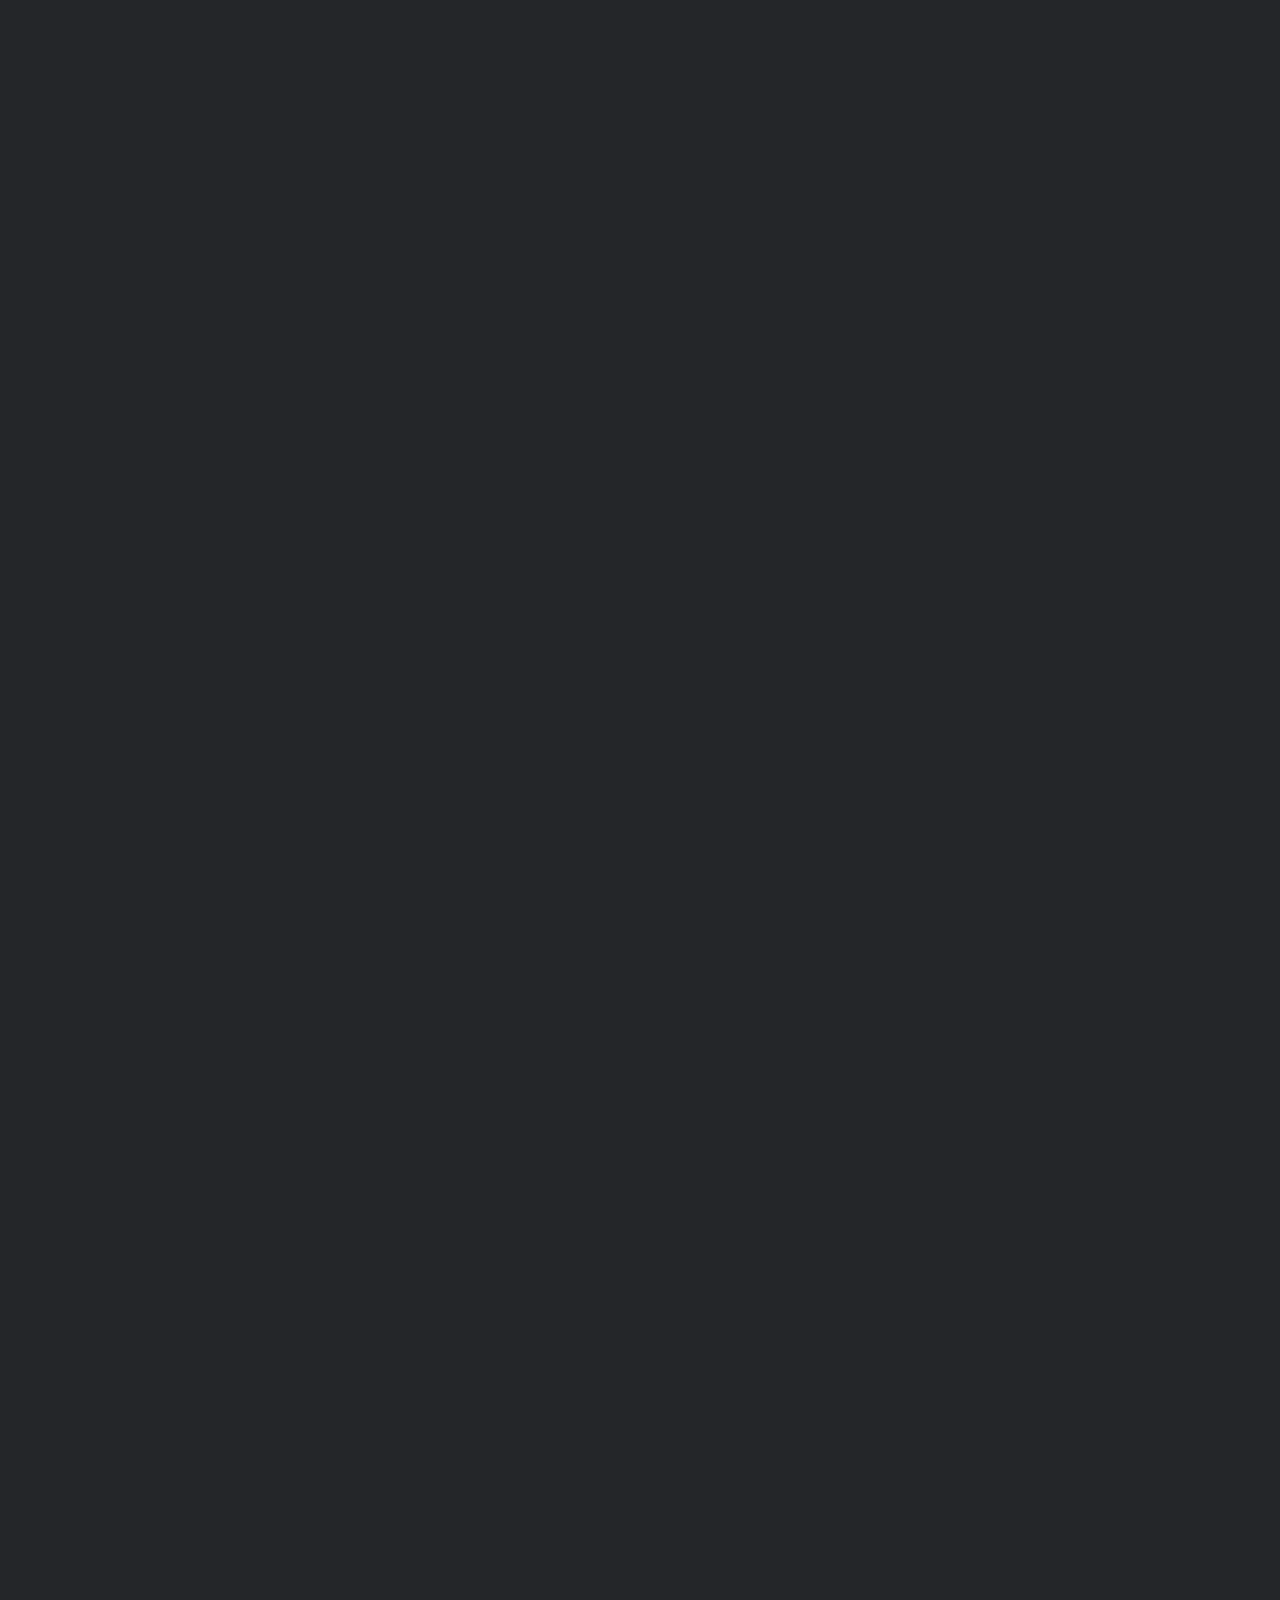
==== deck.html @ 723d781e "Add files via upload" ====
<!DOCTYPE HTML>

<html>
	<head>
		<title>Decks, Gazebos & Fencing</title>
		<meta charset="utf-8" />
		<meta name="viewport" content="width=device-width, initial-scale=1, user-scalable=no" />
		<link rel="stylesheet" href="main1.css" />
		<link rel="stylesheet" href="button.css" />
		<noscript><link rel="stylesheet" href="noscript1.css" /></noscript>
	</head>
	<body class="is-preload">

		<!-- Wrapper -->
			<div id="wrapper">

				<!-- Header -->
					

				<!-- Main -->
					<div id="main">
						<article class="thumb">
							<a href="d1.jpg" class="image"><img src="d1.jpg" alt="" /></a>
							
						</article>
						<article class="thumb">
							<a href="d2.jpg" class="image"><img src="d2.jpg
								" alt="" /></a>
							
						</article>
						<article class="thumb">
							<a href="d3.jpg" class="image"><img src="d3.jpg" alt="" /></a>
					
						</article>
						<article class="thumb">
							<a href="d4.jpg" class="image"><img src="d4.jpg" alt="" /></a>
							
						</article>
						<article class="thumb">
							<a href="d5.jpg" class="image"><img src="d5.jpg" alt="" /></a>
						
						</article>
						<article class="thumb">
							<a href="d6.jpg" class="image"><img src="d6.jpg" alt="" /></a>
					
						</article>
						<article class="thumb">
							<a href="d7.jpg" class="image"><img src="d7.jpg" alt="" /></a>
						
						</article>
						<article class="thumb">
							<a href="d8.jpg" class="image"><img src="d8.jpg" alt="" /></a>
						
						</article>
						<article class="thumb">
							<a href="d9.jpg" class="image"><img src="d9.jpg" alt="" /></a>
							
						</article>
						<article class="thumb">
							<a href="d10.jpg" class="image"><img src="d10.jpg" alt="" /></a>
						
						</article>
						<article class="thumb">
							<a href="d11.jpg" class="image"><img src="d11.jpg" alt="" /></a>
						
						</article>
						<article class="thumb">
							<a href="d12.jpg" class="image"><img src="d12.jpg" alt="" /></a>
						
						</article>

											<article class="thumb">
							<a href="d13.jpg" class="image"><img src="d13.jpg" alt="" /></a>
						
					
					</div>

				

			</div>

		<!-- Scripts -->
			<script src="jquery.min1.js"></script>
			<script src="jquery.poptrox.min1.js"></script>
			<script src="browser.min1.js"></script>
			<script src="breakpoints.min1.js"></script>
			<script src="util1.js"></script>
			<script src="main1.js"></script>

	</body>
</html>
---- main1.css ----
@import url(fontawesome-all.min.css);
@import url("https://fonts.googleapis.com/css?family=Source+Sans+Pro:300,300italic,400,400italic");

/*
	Multiverse by HTML5 UP
	html5up.net | @ajlkn
	Free for personal and commercial use under the CCA 3.0 license (html5up.net/license)
*/

@-moz-keyframes spinner {
	0% {
		-moz-transform: rotate(0deg);
		-webkit-transform: rotate(0deg);
		-ms-transform: rotate(0deg);
		transform: rotate(0deg);
	}

	100% {
		-moz-transform: rotate(359deg);
		-webkit-transform: rotate(359deg);
		-ms-transform: rotate(359deg);
		transform: rotate(359deg);
	}
}

@-webkit-keyframes spinner {
	0% {
		-moz-transform: rotate(0deg);
		-webkit-transform: rotate(0deg);
		-ms-transform: rotate(0deg);
		transform: rotate(0deg);
	}

	100% {
		-moz-transform: rotate(359deg);
		-webkit-transform: rotate(359deg);
		-ms-transform: rotate(359deg);
		transform: rotate(359deg);
	}
}

@-ms-keyframes spinner {
	0% {
		-moz-transform: rotate(0deg);
		-webkit-transform: rotate(0deg);
		-ms-transform: rotate(0deg);
		transform: rotate(0deg);
	}

	100% {
		-moz-transform: rotate(359deg);
		-webkit-transform: rotate(359deg);
		-ms-transform: rotate(359deg);
		transform: rotate(359deg);
	}
}

@keyframes spinner {
	0% {
		-moz-transform: rotate(0deg);
		-webkit-transform: rotate(0deg);
		-ms-transform: rotate(0deg);
		transform: rotate(0deg);
	}

	100% {
		-moz-transform: rotate(359deg);
		-webkit-transform: rotate(359deg);
		-ms-transform: rotate(359deg);
		transform: rotate(359deg);
	}
}

html, body, div, span, applet, object,
iframe, h1, h2, h3, h4, h5, h6, p, blockquote,
pre, a, abbr, acronym, address, big, cite,
code, del, dfn, em, img, ins, kbd, q, s, samp,
small, strike, strong, sub, sup, tt, var, b,
u, i, center, dl, dt, dd, ol, ul, li, fieldset,
form, label, legend, table, caption, tbody,
tfoot, thead, tr, th, td, article, aside,
canvas, details, embed, figure, figcaption,
footer, header, hgroup, menu, nav, output, ruby,
section, summary, time, mark, audio, video {
	margin: 0;
	padding: 0;
	border: 0;
	font-size: 100%;
	font: inherit;
	vertical-align: baseline;}

article, aside, details, figcaption, figure,
footer, header, hgroup, menu, nav, section {
	display: block;}

body {
	line-height: 1;
}

ol, ul {
	list-style: none;
}

blockquote, q {
	quotes: none;
}

	blockquote:before, blockquote:after, q:before, q:after {
		content: '';
		content: none;
	}

table {
	border-collapse: collapse;
	border-spacing: 0;
}

body {
	-webkit-text-size-adjust: none;
}

mark {
	background-color: transparent;
	color: inherit;
}

input::-moz-focus-inner {
	border: 0;
	padding: 0;
}

input, select, textarea {
	-moz-appearance: none;
	-webkit-appearance: none;
	-ms-appearance: none;
	appearance: none;
}

/* Basic */

	@-ms-viewport {
		width: device-width;
	}

	body {
		-ms-overflow-style: scrollbar;
	}

	@media screen and (max-width: 480px) {

		html, body {
			min-width: 320px;
		}

	}

	html {
		box-sizing: border-box;
	}

	*, *:before, *:after {
		box-sizing: inherit;
	}

	body {
		background: #242629;
	}

		body.is-preload *, body.is-preload *:before, body.is-preload *:after {
			-moz-animation: none !important;
			-webkit-animation: none !important;
			-ms-animation: none !important;
			animation: none !important;
			-moz-transition: none !important;
			-webkit-transition: none !important;
			-ms-transition: none !important;
			transition: none !important;
		}

		body.is-resizing *, body.is-resizing *:before, body.is-resizing *:after {
			-moz-animation: none !important;
			-webkit-animation: none !important;
			-ms-animation: none !important;
			animation: none !important;
			-moz-transition: none !important;
			-webkit-transition: none !important;
			-ms-transition: none !important;
			transition: none !important;
		}

/* Type */

	body, input, select, textarea {
		color: #a0a0a1;
		font-family: "Source Sans Pro", Helvetica, sans-serif;
		font-size: 15pt;
		font-weight: 300;
		letter-spacing: 0.025em;
		line-height: 1.65;
	}

		@media screen and (max-width: 1680px) {

			body, input, select, textarea {
				font-size: 11pt;
			}

		}

	a {
		-moz-transition: color 0.2s ease-in-out, border-bottom-color 0.2s ease-in-out;
		-webkit-transition: color 0.2s ease-in-out, border-bottom-color 0.2s ease-in-out;
		-ms-transition: color 0.2s ease-in-out, border-bottom-color 0.2s ease-in-out;
		transition: color 0.2s ease-in-out, border-bottom-color 0.2s ease-in-out;
		border-bottom: dotted 1px;
		color: #34a58e;
		text-decoration: none;
	}

		a:hover {
			border-bottom-color: transparent;
			color: #34a58e !important;
		}

	strong, b {
		color: #ffffff;
		font-weight: 300;
	}

	em, i {
		font-style: italic;
	}

	p {
		margin: 0 0 2em 0;
	}

	h1, h2, h3, h4, h5, h6 {
		color: #ffffff;
		font-weight: 300;
		letter-spacing: 0.1em;
		line-height: 1.5;
		margin: 0 0 1em 0;
		text-transform: uppercase;
	}

		h1 a, h2 a, h3 a, h4 a, h5 a, h6 a {
			color: inherit;
			text-decoration: none;
		}

	h1 {
		font-size: 2em;
	}

	h2 {
		font-size: 1.25em;
	}

	h3 {
		font-size: 1.1em;
	}

	h4 {
		font-size: 1em;
	}

	h5 {
		font-size: 0.9em;
	}

	h6 {
		font-size: 0.7em;
	}

	@media screen and (max-width: 736px) {

		h2 {
			font-size: 1em;
		}

		h3 {
			font-size: 0.9em;
		}

		h4 {
			font-size: 0.8em;
		}

		h5 {
			font-size: 0.7em;
		}

		h6 {
			font-size: 0.7em;
		}

	}

	sub {
		font-size: 0.8em;
		position: relative;
		top: 0.5em;
	}

	sup {
		font-size: 0.8em;
		position: relative;
		top: -0.5em;
	}

	blockquote {
		border-left: 4px #36383c;
		font-style: italic;
		margin: 0 0 2em 0;
		padding: 0.5em 0 0.5em 2em;
	}

	code {
		background: #34363b;
		border: solid 1px #36383c;
		font-family: "Courier New", monospace;
		font-size: 0.9em;
		margin: 0 0.25em;
		padding: 0.25em 0.65em;
	}

	pre {
		-webkit-overflow-scrolling: touch;
		font-family: "Courier New", monospace;
		font-size: 0.9em;
		margin: 0 0 2em 0;
	}

		pre code {
			display: block;
			line-height: 1.75;
			padding: 1em 1.5em;
			overflow-x: auto;
		}

	hr {
		border: 0;
		border-bottom: solid 1px #36383c;
		margin: 2em 0;
	}

		hr.major {
			margin: 3em 0;
		}

	.align-left {
		text-align: left;
	}

	.align-center {
		text-align: center;
	}

	.align-right {
		text-align: right;
	}

/* Button */

	input[type="submit"],
	input[type="reset"],
	input[type="button"],
	button,
	.button {
		-moz-appearance: none;
		-webkit-appearance: none;
		-ms-appearance: none;
		appearance: none;
		-moz-transition: background-color 0.2s ease-in-out, box-shadow 0.2s ease-in-out, color 0.2s ease-in-out;
		-webkit-transition: background-color 0.2s ease-in-out, box-shadow 0.2s ease-in-out, color 0.2s ease-in-out;
		-ms-transition: background-color 0.2s ease-in-out, box-shadow 0.2s ease-in-out, color 0.2s ease-in-out;
		transition: background-color 0.2s ease-in-out, box-shadow 0.2s ease-in-out, color 0.2s ease-in-out;
		background-color: transparent;
		border: 0;
		border-radius: 0;
		box-shadow: inset 0 0 0 2px #36383c;
		color: #ffffff !important;
		cursor: pointer;
		display: inline-block;
		font-size: 0.9em;
		font-weight: 300;
		height: 3.05556em;
		letter-spacing: 0.1em;
		line-height: 3.05556em;
		padding: 0 2.5em;
		text-align: center;
		text-decoration: none;
		text-transform: uppercase;
		white-space: nowrap;
	}

		input[type="submit"]:hover,
		input[type="reset"]:hover,
		input[type="button"]:hover,
		button:hover,
		.button:hover {
			box-shadow: inset 0 0 0 2px #34a58e;
			color: #34a58e !important;
		}

			input[type="submit"]:hover:active,
			input[type="reset"]:hover:active,
			input[type="button"]:hover:active,
			button:hover:active,
			.button:hover:active {
				background-color: rgba(52, 165, 142, 0.15);
				color: #34a58e !important;
			}

		input[type="submit"].icon,
		input[type="reset"].icon,
		input[type="button"].icon,
		button.icon,
		.button.icon {
			padding-left: 1.35em;
		}

			input[type="submit"].icon:before,
			input[type="reset"].icon:before,
			input[type="button"].icon:before,
			button.icon:before,
			.button.icon:before {
				margin-right: 0.5em;
			}

		input[type="submit"].fit,
		input[type="reset"].fit,
		input[type="button"].fit,
		button.fit,
		.button.fit {
			width: 100%;
		}

		input[type="submit"].small,
		input[type="reset"].small,
		input[type="button"].small,
		button.small,
		.button.small {
			font-size: 0.8em;
		}

		input[type="submit"].large,
		input[type="reset"].large,
		input[type="button"].large,
		button.large,
		.button.large {
			font-size: 1.35em;
		}

		input[type="submit"].primary,
		input[type="reset"].primary,
		input[type="button"].primary,
		button.primary,
		.button.primary {
			background-color: #34a58e;
			box-shadow: none;
		}

			input[type="submit"].primary:hover,
			input[type="reset"].primary:hover,
			input[type="button"].primary:hover,
			button.primary:hover,
			.button.primary:hover {
				background-color: #47c5ab;
				color: #ffffff !important;
			}

				input[type="submit"].primary:hover:active,
				input[type="reset"].primary:hover:active,
				input[type="button"].primary:hover:active,
				button.primary:hover:active,
				.button.primary:hover:active {
					background-color: #287e6d;
				}

		input[type="submit"].disabled, input[type="submit"]:disabled,
		input[type="reset"].disabled,
		input[type="reset"]:disabled,
		input[type="button"].disabled,
		input[type="button"]:disabled,
		button.disabled,
		button:disabled,
		.button.disabled,
		.button:disabled {
			pointer-events: none;
			opacity: 0.35;
		}

/* Form */

	form {
		margin: 0 0 2em 0;
	}

		form > :last-child {
			margin-bottom: 0;
		}

		form > .fields {
			display: -moz-flex;
			display: -webkit-flex;
			display: -ms-flex;
			display: flex;
			-moz-flex-wrap: wrap;
			-webkit-flex-wrap: wrap;
			-ms-flex-wrap: wrap;
			flex-wrap: wrap;
			width: calc(100% + 3em);
			margin: -1.5em 0 2em -1.5em;
		}

			form > .fields > .field {
				-moz-flex-grow: 0;
				-webkit-flex-grow: 0;
				-ms-flex-grow: 0;
				flex-grow: 0;
				-moz-flex-shrink: 0;
				-webkit-flex-shrink: 0;
				-ms-flex-shrink: 0;
				flex-shrink: 0;
				padding: 1.5em 0 0 1.5em;
				width: calc(100% - 1.5em);
			}

				form > .fields > .field.half {
					width: calc(50% - 0.75em);
				}

				form > .fields > .field.third {
					width: calc(100%/3 - 0.5em);
				}

				form > .fields > .field.quarter {
					width: calc(25% - 0.375em);
				}

		@media screen and (max-width: 736px) {

			form > .fields {
				width: calc(100% + 3em);
				margin: -1.5em 0 2em -1.5em;
			}

				form > .fields > .field {
					padding: 1.5em 0 0 1.5em;
					width: calc(100% - 1.5em);
				}

					form > .fields > .field.half {
						width: calc(100% - 1.5em);
					}

					form > .fields > .field.third {
						width: calc(100% - 1.5em);
					}

					form > .fields > .field.quarter {
						width: calc(100% - 1.5em);
					}

		}

	label {
		color: #ffffff;
		display: block;
		font-size: 0.9em;
		font-weight: 300;
		margin: 0 0 1em 0;
	}

	input[type="text"],
	input[type="password"],
	input[type="email"],
	input[type="tel"],
	input[type="search"],
	input[type="url"],
	select,
	textarea {
		-moz-appearance: none;
		-webkit-appearance: none;
		-ms-appearance: none;
		appearance: none;
		background: #34363b;
		border: 0;
		border-radius: 0;
		color: #a0a0a1;
		display: block;
		outline: 0;
		padding: 0 1em;
		text-decoration: none;
		width: 100%;
	}

		input[type="text"]:invalid,
		input[type="password"]:invalid,
		input[type="email"]:invalid,
		input[type="tel"]:invalid,
		input[type="search"]:invalid,
		input[type="url"]:invalid,
		select:invalid,
		textarea:invalid {
			box-shadow: none;
		}

		input[type="text"]:focus,
		input[type="password"]:focus,
		input[type="email"]:focus,
		input[type="tel"]:focus,
		input[type="search"]:focus,
		input[type="url"]:focus,
		select:focus,
		textarea:focus {
			box-shadow: inset 0 0 0 2px #34a58e;
		}

	select {
		background-image: url("data:image/svg+xml;charset=utf8,%3Csvg xmlns='http://www.w3.org/2000/svg' width='40' height='40' preserveAspectRatio='none' viewBox='0 0 40 40'%3E%3Cpath d='M9.4,12.3l10.4,10.4l10.4-10.4c0.2-0.2,0.5-0.4,0.9-0.4c0.3,0,0.6,0.1,0.9,0.4l3.3,3.3c0.2,0.2,0.4,0.5,0.4,0.9 c0,0.4-0.1,0.6-0.4,0.9L20.7,31.9c-0.2,0.2-0.5,0.4-0.9,0.4c-0.3,0-0.6-0.1-0.9-0.4L4.3,17.3c-0.2-0.2-0.4-0.5-0.4-0.9 c0-0.4,0.1-0.6,0.4-0.9l3.3-3.3c0.2-0.2,0.5-0.4,0.9-0.4S9.1,12.1,9.4,12.3z' fill='%2336383c' /%3E%3C/svg%3E");
		background-size: 1.25rem;
		background-repeat: no-repeat;
		background-position: calc(100% - 1rem) center;
		height: 2.75em;
		padding-right: 2.75em;
		text-overflow: ellipsis;
	}

		select option {
			color: #ffffff;
			background: #242629;
		}

		select:focus::-ms-value {
			background-color: transparent;
		}

		select::-ms-expand {
			display: none;
		}

	input[type="text"],
	input[type="password"],
	input[type="email"],
	input[type="tel"],
	input[type="search"],
	input[type="url"],
	select {
		height: 2.75em;
	}

	textarea {
		padding: 0.75em 1em;
	}

	input[type="checkbox"],
	input[type="radio"] {
		-moz-appearance: none;
		-webkit-appearance: none;
		-ms-appearance: none;
		appearance: none;
		display: block;
		float: left;
		margin-right: -2em;
		opacity: 0;
		width: 1em;
		z-index: -1;
	}

		input[type="checkbox"] + label,
		input[type="radio"] + label {
			text-decoration: none;
			color: #a0a0a1;
			cursor: pointer;
			display: inline-block;
			font-size: 1em;
			font-weight: 300;
			padding-left: 2.4em;
			padding-right: 0.75em;
			position: relative;
		}

			input[type="checkbox"] + label:before,
			input[type="radio"] + label:before {
				-moz-osx-font-smoothing: grayscale;
				-webkit-font-smoothing: antialiased;
				display: inline-block;
				font-style: normal;
				font-variant: normal;
				text-rendering: auto;
				line-height: 1;
				text-transform: none !important;
				font-family: 'Font Awesome 5 Free';
				font-weight: 900;
			}

			input[type="checkbox"] + label:before,
			input[type="radio"] + label:before {
				background: #34363b;
				content: '';
				display: inline-block;
				font-size: 0.8em;
				height: 2.0625em;
				left: 0;
				line-height: 2.0625em;
				position: absolute;
				text-align: center;
				top: 0;
				width: 2.0625em;
			}

		input[type="checkbox"]:checked + label:before,
		input[type="radio"]:checked + label:before {
			background: #34a58e;
			border-color: #34a58e;
			color: #ffffff;
			content: '\f00c';
		}

		input[type="checkbox"]:focus + label:before,
		input[type="radio"]:focus + label:before {
			box-shadow: 0 0 0 2px #34a58e;
		}

	input[type="radio"] + label:before {
		border-radius: 100%;
	}

	::-webkit-input-placeholder {
		color: #707071 !important;
		opacity: 1.0;
	}

	:-moz-placeholder {
		color: #707071 !important;
		opacity: 1.0;
	}

	::-moz-placeholder {
		color: #707071 !important;
		opacity: 1.0;
	}

	:-ms-input-placeholder {
		color: #707071 !important;
		opacity: 1.0;
	}

/* Icon */

	.icon {
		text-decoration: none;
		border-bottom: none;
		position: relative;
	}

		.icon:before {
			-moz-osx-font-smoothing: grayscale;
			-webkit-font-smoothing: antialiased;
			display: inline-block;
			font-style: normal;
			font-variant: normal;
			text-rendering: auto;
			line-height: 1;
			text-transform: none !important;
			font-family: 'Font Awesome 5 Free';
			font-weight: 400;
		}

		.icon > .label {
			display: none;
		}

		.icon:before {
			line-height: inherit;
		}

		.icon.solid:before {
			font-weight: 900;
		}

		.icon.brands:before {
			font-family: 'Font Awesome 5 Brands';
		}

/* List */

	ol {
		list-style: decimal;
		margin: 0 0 2em 0;
		padding-left: 1.25em;
	}

		ol li {
			padding-left: 0.25em;
		}

	ul {
		list-style: disc;
		margin: 0 0 2em 0;
		padding-left: 1em;
	}

		ul li {
			padding-left: 0.5em;
		}

		ul.alt {
			list-style: none;
			padding-left: 0;
		}

			ul.alt li {
				border-top: solid 1px #36383c;
				padding: 0.5em 0;
			}

				ul.alt li:first-child {
					border-top: 0;
					padding-top: 0;
				}

	dl {
		margin: 0 0 2em 0;
	}

		dl dt {
			display: block;
			font-weight: 300;
			margin: 0 0 1em 0;
		}

		dl dd {
			margin-left: 2em;
		}

/* Actions */

	ul.actions {
		display: -moz-flex;
		display: -webkit-flex;
		display: -ms-flex;
		display: flex;
		cursor: default;
		list-style: none;
		margin-left: -1em;
		padding-left: 0;
	}

		ul.actions li {
			padding: 0 0 0 1em;
			vertical-align: middle;
		}

		ul.actions.special {
			-moz-justify-content: center;
			-webkit-justify-content: center;
			-ms-justify-content: center;
			justify-content: center;
			width: 100%;
			margin-left: 0;
		}

			ul.actions.special li:first-child {
				padding-left: 0;
			}

		ul.actions.stacked {
			-moz-flex-direction: column;
			-webkit-flex-direction: column;
			-ms-flex-direction: column;
			flex-direction: column;
			margin-left: 0;
		}

			ul.actions.stacked li {
				padding: 1.3em 0 0 0;
			}

				ul.actions.stacked li:first-child {
					padding-top: 0;
				}

		ul.actions.fit {
			width: calc(100% + 1em);
		}

			ul.actions.fit li {
				-moz-flex-grow: 1;
				-webkit-flex-grow: 1;
				-ms-flex-grow: 1;
				flex-grow: 1;
				-moz-flex-shrink: 1;
				-webkit-flex-shrink: 1;
				-ms-flex-shrink: 1;
				flex-shrink: 1;
				width: 100%;
			}

				ul.actions.fit li > * {
					width: 100%;
				}

			ul.actions.fit.stacked {
				width: 100%;
			}

		@media screen and (max-width: 480px) {

			ul.actions:not(.fixed) {
				-moz-flex-direction: column;
				-webkit-flex-direction: column;
				-ms-flex-direction: column;
				flex-direction: column;
				margin-left: 0;
				width: 100% !important;
			}

				ul.actions:not(.fixed) li {
					-moz-flex-grow: 1;
					-webkit-flex-grow: 1;
					-ms-flex-grow: 1;
					flex-grow: 1;
					-moz-flex-shrink: 1;
					-webkit-flex-shrink: 1;
					-ms-flex-shrink: 1;
					flex-shrink: 1;
					padding: 1em 0 0 0;
					text-align: center;
					width: 100%;
				}

					ul.actions:not(.fixed) li > * {
						width: 100%;
					}

					ul.actions:not(.fixed) li:first-child {
						padding-top: 0;
					}

					ul.actions:not(.fixed) li input[type="submit"],
					ul.actions:not(.fixed) li input[type="reset"],
					ul.actions:not(.fixed) li input[type="button"],
					ul.actions:not(.fixed) li button,
					ul.actions:not(.fixed) li .button {
						width: 100%;
					}

						ul.actions:not(.fixed) li input[type="submit"].icon:before,
						ul.actions:not(.fixed) li input[type="reset"].icon:before,
						ul.actions:not(.fixed) li input[type="button"].icon:before,
						ul.actions:not(.fixed) li button.icon:before,
						ul.actions:not(.fixed) li .button.icon:before {
							margin-left: -0.5rem;
						}

		}

/* Icons */

	ul.icons {
		cursor: default;
		list-style: none;
		padding-left: 0;
	}

		ul.icons li {
			display: inline-block;
			padding: 0 1em 0 0;
		}

			ul.icons li:last-child {
				padding-right: 0;
			}

			ul.icons li .icon {
				color: #505051;
			}

				ul.icons li .icon:before {
					font-size: 1.5em;
				}

/* Table */

	.table-wrapper {
		-webkit-overflow-scrolling: touch;
		overflow-x: auto;
	}

	table {
		margin: 0 0 2em 0;
		width: 100%;
	}

		table tbody tr {
			border: solid 1px #36383c;
			border-left: 0;
			border-right: 0;
		}

			table tbody tr:nth-child(2n + 1) {
				background-color: #34363b;
			}

		table td {
			padding: 0.75em 0.75em;
		}

		table th {
			color: #ffffff;
			font-size: 0.9em;
			font-weight: 300;
			padding: 0 0.75em 0.75em 0.75em;
			text-align: left;
		}

		table thead {
			border-bottom: solid 2px #36383c;
		}

		table tfoot {
			border-top: solid 2px #36383c;
		}

		table.alt {
			border-collapse: separate;
		}

			table.alt tbody tr td {
				border: solid 1px #36383c;
				border-left-width: 0;
				border-top-width: 0;
			}

				table.alt tbody tr td:first-child {
					border-left-width: 1px;
				}

			table.alt tbody tr:first-child td {
				border-top-width: 1px;
			}

			table.alt thead {
				border-bottom: 0;
			}

			table.alt tfoot {
				border-top: 0;
			}

/* Panel */

	.panel {
		padding: 4em 4em 2em 4em ;
		-moz-transform: translateY(100vh);
		-webkit-transform: translateY(100vh);
		-ms-transform: translateY(100vh);
		transform: translateY(100vh);
		-moz-transition: -moz-transform 0.5s ease;
		-webkit-transition: -webkit-transform 0.5s ease;
		-ms-transition: -ms-transform 0.5s ease;
		transition: transform 0.5s ease;
		-webkit-overflow-scrolling: touch;
		background: rgba(36, 38, 41, 0.975);
		bottom: 4em;
		left: 0;
		max-height: calc(80vh - 4em);
		overflow-y: auto;
		position: fixed;
		width: 100%;
		z-index: 10001;
	}

		.panel.active {
			-moz-transform: translateY(1px);
			-webkit-transform: translateY(1px);
			-ms-transform: translateY(1px);
			transform: translateY(1px);
		}

		.panel > .inner {
			margin: 0 auto;
			max-width: 100%;
			width: 75em;
		}

			.panel > .inner.split {
				display: -moz-flex;
				display: -webkit-flex;
				display: -ms-flex;
				display: flex;
			}

				.panel > .inner.split > div {
					margin-left: 4em;
					width: 50%;
				}

				.panel > .inner.split > :first-child {
					margin-left: 0;
				}

		.panel > .closer {
			-moz-transition: opacity 0.2s ease-in-out;
			-webkit-transition: opacity 0.2s ease-in-out;
			-ms-transition: opacity 0.2s ease-in-out;
			transition: opacity 0.2s ease-in-out;
			background-image: url("images/close.svg");
			background-position: center;
			background-repeat: no-repeat;
			background-size: 3em;
			cursor: pointer;
			height: 5em;
			opacity: 0.25;
			position: absolute;
			right: 0;
			top: 0;
			width: 5em;
			z-index: 2;
		}

			.panel > .closer:hover {
				opacity: 1.0;
			}

		@media screen and (max-width: 1280px) {

			.panel {
				padding: 3em 3em 1em 3em ;
			}

				.panel > .inner.split > div {
					margin-left: 3em;
				}

				.panel > .closer {
					background-size: 2.5em;
					background-position: 75% 25%;
				}

		}

		@media screen and (max-width: 980px) {

			.panel > .inner.split {
				-moz-flex-direction: column;
				-webkit-flex-direction: column;
				-ms-flex-direction: column;
				flex-direction: column;
			}

				.panel > .inner.split > div {
					margin-left: 0;
					width: 100%;
				}

		}

		@media screen and (max-width: 736px) {

			.panel {
				-moz-transform: translateY(-100vh);
				-webkit-transform: translateY(-100vh);
				-ms-transform: translateY(-100vh);
				transform: translateY(-100vh);
				padding: 4em 2em 2em 2em ;
				bottom: auto;
				top: calc(4em - 1px);
			}

				.panel.active {
					-moz-transform: translateY(0);
					-webkit-transform: translateY(0);
					-ms-transform: translateY(0);
					transform: translateY(0);
				}

		}

/* Poptrox Popup */

	.poptrox-overlay {
		-webkit-tap-highlight-color: rgba(255, 255, 255, 0);
	}

	.poptrox-popup {
		background: rgba(31, 34, 36, 0.925);
		box-shadow: 0 1em 3em 0.5em rgba(0, 0, 0, 0.25);
		cursor: default;
	}

		.poptrox-popup:before {
			-moz-transition: opacity 0.2s ease-in-out;
			-webkit-transition: opacity 0.2s ease-in-out;
			-ms-transition: opacity 0.2s ease-in-out;
			transition: opacity 0.2s ease-in-out;
			background-image: -moz-linear-gradient(to left, rgba(31,34,36,0.35), rgba(31,34,36,0) 10em, rgba(31,34,36,0)), -moz-linear-gradient(to right, rgba(31,34,36,0.35), rgba(31,34,36,0) 10em, rgba(31,34,36,0));
			background-image: -webkit-linear-gradient(to left, rgba(31,34,36,0.35), rgba(31,34,36,0) 10em, rgba(31,34,36,0)), -webkit-linear-gradient(to right, rgba(31,34,36,0.35), rgba(31,34,36,0) 10em, rgba(31,34,36,0));
			background-image: -ms-linear-gradient(to left, rgba(31,34,36,0.35), rgba(31,34,36,0) 10em, rgba(31,34,36,0)), -ms-linear-gradient(to right, rgba(31,34,36,0.35), rgba(31,34,36,0) 10em, rgba(31,34,36,0));
			background-image: linear-gradient(to left, rgba(31,34,36,0.35), rgba(31,34,36,0) 10em, rgba(31,34,36,0)), linear-gradient(to right, rgba(31,34,36,0.35), rgba(31,34,36,0) 10em, rgba(31,34,36,0));
			content: '';
			display: block;
			height: 100%;
			left: 0;
			position: absolute;
			top: 0;
			width: 100%;
			z-index: 1;
			opacity: 1;
		}

		.poptrox-popup .closer {
			-moz-transition: opacity 0.2s ease-in-out;
			-webkit-transition: opacity 0.2s ease-in-out;
			-ms-transition: opacity 0.2s ease-in-out;
			transition: opacity 0.2s ease-in-out;
			background-image: url("images/close.svg");
			background-position: center;
			background-repeat: no-repeat;
			background-size: 3em;
			height: 5em;
			opacity: 0;
			position: absolute;
			right: 0;
			top: 0;
			width: 5em;
			z-index: 2;
		}

		.poptrox-popup .nav-previous,
		.poptrox-popup .nav-next {
			-moz-transition: opacity 0.2s ease-in-out;
			-webkit-transition: opacity 0.2s ease-in-out;
			-ms-transition: opacity 0.2s ease-in-out;
			transition: opacity 0.2s ease-in-out;
			background-image: url("images/arrow.svg");
			background-position: center;
			background-repeat: no-repeat;
			background-size: 5em;
			cursor: pointer;
			height: 8em;
			margin-top: -4em;
			opacity: 0;
			position: absolute;
			top: 50%;
			width: 6em;
			z-index: 2;
		}

		.poptrox-popup .nav-previous {
			-moz-transform: scaleX(-1);
			-webkit-transform: scaleX(-1);
			-ms-transform: scaleX(-1);
			transform: scaleX(-1);
			left: 0;
		}

		.poptrox-popup .nav-next {
			right: 0;
		}

		.poptrox-popup .caption {
			padding: 2em 2em 0.1em 2em ;
			background-image: -moz-linear-gradient(to top, rgba(16,16,16,0.45) 25%, rgba(16,16,16,0) 100%);
			background-image: -webkit-linear-gradient(to top, rgba(16,16,16,0.45) 25%, rgba(16,16,16,0) 100%);
			background-image: -ms-linear-gradient(to top, rgba(16,16,16,0.45) 25%, rgba(16,16,16,0) 100%);
			background-image: linear-gradient(to top, rgba(16,16,16,0.45) 25%, rgba(16,16,16,0) 100%);
			bottom: 0;
			cursor: default;
			left: 0;
			position: absolute;
			text-align: left;
			width: 100%;
			z-index: 2;
		}

			.poptrox-popup .caption h2, .poptrox-popup .caption h3, .poptrox-popup .caption h4, .poptrox-popup .caption h5, .poptrox-popup .caption h6 {
				margin: 0 0 0.5em 0;
			}

			.poptrox-popup .caption p {
				color: #ffffff;
			}

		.poptrox-popup .loader {
			-moz-animation: spinner 1s infinite linear !important;
			-webkit-animation: spinner 1s infinite linear !important;
			-ms-animation: spinner 1s infinite linear !important;
			animation: spinner 1s infinite linear !important;
			background-image: url("images/spinner.svg");
			background-position: center;
			background-repeat: no-repeat;
			background-size: contain;
			display: block;
			font-size: 2em;
			height: 2em;
			left: 50%;
			line-height: 2em;
			margin: -1em 0 0 -1em;
			opacity: 0.25;
			position: absolute;
			text-align: center;
			top: 50%;
			width: 2em;
		}

		.poptrox-popup:hover .closer,
		.poptrox-popup:hover .nav-previous,
		.poptrox-popup:hover .nav-next {
			opacity: 0.5;
		}

			.poptrox-popup:hover .closer:hover,
			.poptrox-popup:hover .nav-previous:hover,
			.poptrox-popup:hover .nav-next:hover {
				opacity: 1.0;
			}

		.poptrox-popup.loading:before {
			opacity: 0;
		}

		body.touch .poptrox-popup .closer,
		body.touch .poptrox-popup .nav-previous,
		body.touch .poptrox-popup .nav-next {
			opacity: 1.0 !important;
		}

		@media screen and (max-width: 980px) {

			.poptrox-popup .closer {
				background-size: 3em;
			}

			.poptrox-popup .nav-previous,
			.poptrox-popup .nav-next {
				background-size: 4em;
			}

		}

		@media screen and (max-width: 736px) {

			.poptrox-popup:before {
				display: none;
			}

			.poptrox-popup .caption {
				display: none !important;
			}

			.poptrox-popup .closer,
			.poptrox-popup .nav-previous,
			.poptrox-popup .nav-next {
				display: none !important;
			}

		}

/* Wrapper */

	#wrapper {
		-moz-transition: -moz-filter 0.5s ease, -webkit-filter 0.5s ease, -ms-filter 0.5s ease, -moz-filter 0.5s ease;
		-webkit-transition: -moz-filter 0.5s ease, -webkit-filter 0.5s ease, -ms-filter 0.5s ease, -webkit-filter 0.5s ease;
		-ms-transition: -moz-filter 0.5s ease, -webkit-filter 0.5s ease, -ms-filter 0.5s ease, -ms-filter 0.5s ease;
		transition: -moz-filter 0.5s ease, -webkit-filter 0.5s ease, -ms-filter 0.5s ease, filter 0.5s ease;
		position: relative;
	}

		#wrapper:after {
			pointer-events: none;
			-moz-transition: opacity 0.5s ease, visibility 0.5s;
			-webkit-transition: opacity 0.5s ease, visibility 0.5s;
			-ms-transition: opacity 0.5s ease, visibility 0.5s;
			transition: opacity 0.5s ease, visibility 0.5s;
			background: rgba(36, 38, 41, 0.5);
			content: '';
			display: block;
			height: 100%;
			left: 0;
			opacity: 0;
			position: absolute;
			top: 0;
			visibility: hidden;
			width: 100%;
			z-index: 1;
		}

			body.ie #wrapper:after {
				background: rgba(36, 38, 41, 0.8);
			}

		body.modal-active #wrapper {
			-moz-filter: blur(8px);
			-webkit-filter: blur(8px);
			-ms-filter: blur(8px);
			filter: blur(8px);
		}

			body.modal-active #wrapper:after {
				pointer-events: auto;
				opacity: 1;
				visibility: visible;
				z-index: 10003;
			}

		#wrapper:before {
			-moz-animation: spinner 1s infinite linear !important;
			-webkit-animation: spinner 1s infinite linear !important;
			-ms-animation: spinner 1s infinite linear !important;
			animation: spinner 1s infinite linear !important;
			pointer-events: none;
			-moz-transition: top 0.75s ease-in-out, opacity 0.35s ease-out, visibility 0.35s;
			-webkit-transition: top 0.75s ease-in-out, opacity 0.35s ease-out, visibility 0.35s;
			-ms-transition: top 0.75s ease-in-out, opacity 0.35s ease-out, visibility 0.35s;
			transition: top 0.75s ease-in-out, opacity 0.35s ease-out, visibility 0.35s;
			background-image: url("images/spinner.svg");
			background-position: center;
			background-repeat: no-repeat;
			background-size: contain;
			content: '';
			display: block;
			font-size: 2em;
			height: 2em;
			left: 50%;
			line-height: 2em;
			margin: -1em 0 0 -1em;
			opacity: 0;
			position: fixed;
			text-align: center;
			top: 75%;
			visibility: hidden;
			width: 2em;
		}

		body.is-preload #wrapper:before {
			-moz-transition: opacity 1s ease-out !important;
			-webkit-transition: opacity 1s ease-out !important;
			-ms-transition: opacity 1s ease-out !important;
			transition: opacity 1s ease-out !important;
			-moz-transition-delay: 0.5s !important;
			-webkit-transition-delay: 0.5s !important;
			-ms-transition-delay: 0.5s !important;
			transition-delay: 0.5s !important;
			opacity: 0.25;
			top: 50%;
			visibility: visible;
		}

/* Header */

	body {
		padding: 0 0 4em 0;
	}

	#header {
		-moz-transform: translateY(0);
		-webkit-transform: translateY(0);
		-ms-transform: translateY(0);
		transform: translateY(0);
		-moz-transition: -moz-transform 1s ease;
		-webkit-transition: -webkit-transform 1s ease;
		-ms-transition: -ms-transform 1s ease;
		transition: transform 1s ease;
		-moz-user-select: none;
		-ms-user-select: none;
		-webkit-user-select: none;
		background: #1f2224;
		bottom: -1em;
		height: 5em;
		left: 0;
		line-height: 4em;
		padding: 0 1.5em;
		position: fixed;
		user-select: none;
		width: 100%;
		z-index: 10002;
	}

		body.is-preload #header {
			-moz-transform: translateY(4em);
			-webkit-transform: translateY(4em);
			-ms-transform: translateY(4em);
			transform: translateY(4em);
		}

		#header h1 {
			color: #a0a0a1;
			display: inline-block;
			font-size: 1em;
			line-height: 1;
			margin: 0;
			vertical-align: middle;
		}

			#header h1 a {
				border: 0;
				color: inherit;
			}

				#header h1 a:hover {
					color: inherit !important;
				}

		#header nav {
			position: absolute;
			right: 0;
			top: 0;
		}

			#header nav > ul {
				list-style: none;
				margin: 0;
				padding: 0;
			}

				#header nav > ul > li {
					display: inline-block;
					padding: 0;
				}

					#header nav > ul > li a {
						-moz-transition: background-color 0.5s ease;
						-webkit-transition: background-color 0.5s ease;
						-ms-transition: background-color 0.5s ease;
						transition: background-color 0.5s ease;
						border: 0;
						color: #ffffff;
						display: inline-block;
						letter-spacing: 0.1em;
						padding: 0 1.65em;
						text-transform: uppercase;
					}

						#header nav > ul > li a.icon:before {
							color: #505051;
							float: right;
							margin-left: 0.75em;
						}

						#header nav > ul > li a:hover {
							color: #ffffff !important;
						}

						#header nav > ul > li a.active {
							background-color: #242629;
						}

	@media screen and (max-width: 736px) {

		body {
			padding: 4em 0 0 0;
		}

		#header {
			-moz-transform: translateY(0);
			-webkit-transform: translateY(0);
			-ms-transform: translateY(0);
			transform: translateY(0);
			bottom: auto;
			height: 4em;
			padding: 0 1em;
			top: 0;
		}

			body.is-preload #header {
				-moz-transform: translateY(-3.4em);
				-webkit-transform: translateY(-3.4em);
				-ms-transform: translateY(-3.4em);
				transform: translateY(-3.4em);
			}

			#header h1 {
				font-size: 0.9em;
			}

			#header nav > ul > li a {
				font-size: 0.9em;
				padding: 0 1.15em;
			}

	}

/* Main */

	#main {
		-moz-transition: -moz-filter 0.5s ease, -webkit-filter 0.5s ease, -ms-filter 0.5s ease, -moz-filter 0.5s ease;
		-webkit-transition: -moz-filter 0.5s ease, -webkit-filter 0.5s ease, -ms-filter 0.5s ease, -webkit-filter 0.5s ease;
		-ms-transition: -moz-filter 0.5s ease, -webkit-filter 0.5s ease, -ms-filter 0.5s ease, -ms-filter 0.5s ease;
		transition: -moz-filter 0.5s ease, -webkit-filter 0.5s ease, -ms-filter 0.5s ease, filter 0.5s ease;
		display: -moz-flex;
		display: -webkit-flex;
		display: -ms-flex;
		display: flex;
		-moz-flex-wrap: wrap;
		-webkit-flex-wrap: wrap;
		-ms-flex-wrap: wrap;
		flex-wrap: wrap;
		-webkit-tap-highlight-color: rgba(255, 255, 255, 0);
	}

		#main .thumb {
			-moz-transition: opacity 1.25s ease-in-out;
			-webkit-transition: opacity 1.25s ease-in-out;
			-ms-transition: opacity 1.25s ease-in-out;
			transition: opacity 1.25s ease-in-out;
			pointer-events: auto;
			-webkit-tap-highlight-color: rgba(255, 255, 255, 0);
			opacity: 1;
			overflow: hidden;
			position: relative;
		}

			#main .thumb:after {
				background-image: -moz-linear-gradient(to top, rgba(10,17,25,0.35) 5%, rgba(10,17,25,0) 35%);
				background-image: -webkit-linear-gradient(to top, rgba(10,17,25,0.35) 5%, rgba(10,17,25,0) 35%);
				background-image: -ms-linear-gradient(to top, rgba(10,17,25,0.35) 5%, rgba(10,17,25,0) 35%);
				background-image: linear-gradient(to top, rgba(10,17,25,0.35) 5%, rgba(10,17,25,0) 35%);
				pointer-events: none;
				background-size: cover;
				content: '';
				display: block;
				height: 100%;
				left: 0;
				position: absolute;
				top: 0;
				width: 100%;
			}

			#main .thumb > .image {
				-webkit-tap-highlight-color: rgba(255, 255, 255, 0);
				background-position: center;
				background-repeat: no-repeat;
				background-size: cover;
				border: 0;
				height: 100%;
				left: 0;
				position: absolute;
				top: 0;
				width: 100%;
			}

			#main .thumb > h2 {
				pointer-events: none;
				bottom: 1.875em;
				font-size: 0.8em;
				left: 2.1875em;
				margin: 0;
				position: absolute;
				z-index: 1;
			}

			#main .thumb > p {
				display: none;
			}

		#main:after {
			pointer-events: none;
			-moz-transition: opacity 0.5s ease, visibility 0.5s;
			-webkit-transition: opacity 0.5s ease, visibility 0.5s;
			-ms-transition: opacity 0.5s ease, visibility 0.5s;
			transition: opacity 0.5s ease, visibility 0.5s;
			background: rgba(36, 38, 41, 0.25);
			content: '';
			display: block;
			height: 100%;
			left: 0;
			opacity: 0;
			position: absolute;
			top: 0;
			visibility: hidden;
			width: 100%;
			z-index: 1;
		}

			body.ie #main:after {
				background: rgba(36, 38, 41, 0.55);
			}

		body.content-active #main {
			-moz-filter: blur(6px);
			-webkit-filter: blur(6px);
			-ms-filter: blur(6px);
			filter: blur(6px);
		}

			body.content-active #main:after {
				pointer-events: auto;
				opacity: 1;
				visibility: visible;
			}

		body.is-preload #main .thumb {
			pointer-events: none;
			opacity: 0;
		}

		#main .thumb {
			-moz-transition-delay: 2.525s;
			-webkit-transition-delay: 2.525s;
			-ms-transition-delay: 2.525s;
			transition-delay: 2.525s;
			height: calc(40vh - 2em);
			min-height: 20em;
			width: 25%;
		}

			#main .thumb:nth-child(1) {
				-moz-transition-delay: 0.65s;
				-webkit-transition-delay: 0.65s;
				-ms-transition-delay: 0.65s;
				transition-delay: 0.65s;
			}

			#main .thumb:nth-child(2) {
				-moz-transition-delay: 0.8s;
				-webkit-transition-delay: 0.8s;
				-ms-transition-delay: 0.8s;
				transition-delay: 0.8s;
			}

			#main .thumb:nth-child(3) {
				-moz-transition-delay: 0.95s;
				-webkit-transition-delay: 0.95s;
				-ms-transition-delay: 0.95s;
				transition-delay: 0.95s;
			}

			#main .thumb:nth-child(4) {
				-moz-transition-delay: 1.1s;
				-webkit-transition-delay: 1.1s;
				-ms-transition-delay: 1.1s;
				transition-delay: 1.1s;
			}

			#main .thumb:nth-child(5) {
				-moz-transition-delay: 1.25s;
				-webkit-transition-delay: 1.25s;
				-ms-transition-delay: 1.25s;
				transition-delay: 1.25s;
			}

			#main .thumb:nth-child(6) {
				-moz-transition-delay: 1.4s;
				-webkit-transition-delay: 1.4s;
				-ms-transition-delay: 1.4s;
				transition-delay: 1.4s;
			}

			#main .thumb:nth-child(7) {
				-moz-transition-delay: 1.55s;
				-webkit-transition-delay: 1.55s;
				-ms-transition-delay: 1.55s;
				transition-delay: 1.55s;
			}

			#main .thumb:nth-child(8) {
				-moz-transition-delay: 1.7s;
				-webkit-transition-delay: 1.7s;
				-ms-transition-delay: 1.7s;
				transition-delay: 1.7s;
			}

			#main .thumb:nth-child(9) {
				-moz-transition-delay: 1.85s;
				-webkit-transition-delay: 1.85s;
				-ms-transition-delay: 1.85s;
				transition-delay: 1.85s;
			}

			#main .thumb:nth-child(10) {
				-moz-transition-delay: 2s;
				-webkit-transition-delay: 2s;
				-ms-transition-delay: 2s;
				transition-delay: 2s;
			}

			#main .thumb:nth-child(11) {
				-moz-transition-delay: 2.15s;
				-webkit-transition-delay: 2.15s;
				-ms-transition-delay: 2.15s;
				transition-delay: 2.15s;
			}

			#main .thumb:nth-child(12) {
				-moz-transition-delay: 2.3s;
				-webkit-transition-delay: 2.3s;
				-ms-transition-delay: 2.3s;
				transition-delay: 2.3s;
			}

		@media screen and (max-width: 1680px) {

			#main .thumb {
				-moz-transition-delay: 2.075s;
				-webkit-transition-delay: 2.075s;
				-ms-transition-delay: 2.075s;
				transition-delay: 2.075s;
				height: calc(40vh - 2em);
				min-height: 20em;
				width: 33.33333%;
			}

				#main .thumb:nth-child(1) {
					-moz-transition-delay: 0.65s;
					-webkit-transition-delay: 0.65s;
					-ms-transition-delay: 0.65s;
					transition-delay: 0.65s;
				}

				#main .thumb:nth-child(2) {
					-moz-transition-delay: 0.8s;
					-webkit-transition-delay: 0.8s;
					-ms-transition-delay: 0.8s;
					transition-delay: 0.8s;
				}

				#main .thumb:nth-child(3) {
					-moz-transition-delay: 0.95s;
					-webkit-transition-delay: 0.95s;
					-ms-transition-delay: 0.95s;
					transition-delay: 0.95s;
				}

				#main .thumb:nth-child(4) {
					-moz-transition-delay: 1.1s;
					-webkit-transition-delay: 1.1s;
					-ms-transition-delay: 1.1s;
					transition-delay: 1.1s;
				}

				#main .thumb:nth-child(5) {
					-moz-transition-delay: 1.25s;
					-webkit-transition-delay: 1.25s;
					-ms-transition-delay: 1.25s;
					transition-delay: 1.25s;
				}

				#main .thumb:nth-child(6) {
					-moz-transition-delay: 1.4s;
					-webkit-transition-delay: 1.4s;
					-ms-transition-delay: 1.4s;
					transition-delay: 1.4s;
				}

				#main .thumb:nth-child(7) {
					-moz-transition-delay: 1.55s;
					-webkit-transition-delay: 1.55s;
					-ms-transition-delay: 1.55s;
					transition-delay: 1.55s;
				}

				#main .thumb:nth-child(8) {
					-moz-transition-delay: 1.7s;
					-webkit-transition-delay: 1.7s;
					-ms-transition-delay: 1.7s;
					transition-delay: 1.7s;
				}

				#main .thumb:nth-child(9) {
					-moz-transition-delay: 1.85s;
					-webkit-transition-delay: 1.85s;
					-ms-transition-delay: 1.85s;
					transition-delay: 1.85s;
				}

		}

		@media screen and (max-width: 1280px) {

			#main .thumb {
				-moz-transition-delay: 1.625s;
				-webkit-transition-delay: 1.625s;
				-ms-transition-delay: 1.625s;
				transition-delay: 1.625s;
				height: calc(40vh - 2em);
				min-height: 20em;
				width: 50%;
			}

				#main .thumb:nth-child(1) {
					-moz-transition-delay: 0.65s;
					-webkit-transition-delay: 0.65s;
					-ms-transition-delay: 0.65s;
					transition-delay: 0.65s;
				}

				#main .thumb:nth-child(2) {
					-moz-transition-delay: 0.8s;
					-webkit-transition-delay: 0.8s;
					-ms-transition-delay: 0.8s;
					transition-delay: 0.8s;
				}

				#main .thumb:nth-child(3) {
					-moz-transition-delay: 0.95s;
					-webkit-transition-delay: 0.95s;
					-ms-transition-delay: 0.95s;
					transition-delay: 0.95s;
				}

				#main .thumb:nth-child(4) {
					-moz-transition-delay: 1.1s;
					-webkit-transition-delay: 1.1s;
					-ms-transition-delay: 1.1s;
					transition-delay: 1.1s;
				}

				#main .thumb:nth-child(5) {
					-moz-transition-delay: 1.25s;
					-webkit-transition-delay: 1.25s;
					-ms-transition-delay: 1.25s;
					transition-delay: 1.25s;
				}

				#main .thumb:nth-child(6) {
					-moz-transition-delay: 1.4s;
					-webkit-transition-delay: 1.4s;
					-ms-transition-delay: 1.4s;
					transition-delay: 1.4s;
				}

		}

		@media screen and (max-width: 980px) {

			#main .thumb {
				-moz-transition-delay: 2.075s;
				-webkit-transition-delay: 2.075s;
				-ms-transition-delay: 2.075s;
				transition-delay: 2.075s;
				height: calc(28.57143vh - 1.33333em);
				min-height: 18em;
				width: 50%;
			}

				#main .thumb:nth-child(1) {
					-moz-transition-delay: 0.65s;
					-webkit-transition-delay: 0.65s;
					-ms-transition-delay: 0.65s;
					transition-delay: 0.65s;
				}

				#main .thumb:nth-child(2) {
					-moz-transition-delay: 0.8s;
					-webkit-transition-delay: 0.8s;
					-ms-transition-delay: 0.8s;
					transition-delay: 0.8s;
				}

				#main .thumb:nth-child(3) {
					-moz-transition-delay: 0.95s;
					-webkit-transition-delay: 0.95s;
					-ms-transition-delay: 0.95s;
					transition-delay: 0.95s;
				}

				#main .thumb:nth-child(4) {
					-moz-transition-delay: 1.1s;
					-webkit-transition-delay: 1.1s;
					-ms-transition-delay: 1.1s;
					transition-delay: 1.1s;
				}

				#main .thumb:nth-child(5) {
					-moz-transition-delay: 1.25s;
					-webkit-transition-delay: 1.25s;
					-ms-transition-delay: 1.25s;
					transition-delay: 1.25s;
				}

				#main .thumb:nth-child(6) {
					-moz-transition-delay: 1.4s;
					-webkit-transition-delay: 1.4s;
					-ms-transition-delay: 1.4s;
					transition-delay: 1.4s;
				}

				#main .thumb:nth-child(7) {
					-moz-transition-delay: 1.55s;
					-webkit-transition-delay: 1.55s;
					-ms-transition-delay: 1.55s;
					transition-delay: 1.55s;
				}

				#main .thumb:nth-child(8) {
					-moz-transition-delay: 1.7s;
					-webkit-transition-delay: 1.7s;
					-ms-transition-delay: 1.7s;
					transition-delay: 1.7s;
				}

				#main .thumb:nth-child(9) {
					-moz-transition-delay: 1.85s;
					-webkit-transition-delay: 1.85s;
					-ms-transition-delay: 1.85s;
					transition-delay: 1.85s;
				}

		}

		@media screen and (max-width: 480px) {

			#main .thumb {
				-moz-transition-delay: 1.175s;
				-webkit-transition-delay: 1.175s;
				-ms-transition-delay: 1.175s;
				transition-delay: 1.175s;
				height: calc(40vh - 2em);
				min-height: 18em;
				width: 100%;
			}

				#main .thumb:nth-child(1) {
					-moz-transition-delay: 0.65s;
					-webkit-transition-delay: 0.65s;
					-ms-transition-delay: 0.65s;
					transition-delay: 0.65s;
				}

				#main .thumb:nth-child(2) {
					-moz-transition-delay: 0.8s;
					-webkit-transition-delay: 0.8s;
					-ms-transition-delay: 0.8s;
					transition-delay: 0.8s;
				}

				#main .thumb:nth-child(3) {
					-moz-transition-delay: 0.95s;
					-webkit-transition-delay: 0.95s;
					-ms-transition-delay: 0.95s;
					transition-delay: 0.95s;
				}

		}

/* Footer */

	#footer .copyright {
		color: #505051;
		font-size: 0.9em;
	}

		#footer .copyright a {
			color: inherit;
		}
---- noscript1.css ----
/*
	Multiverse by HTML5 UP
	html5up.net | @ajlkn
	Free for personal and commercial use under the CCA 3.0 license (html5up.net/license)
*/

/* Wrapper */

	body.is-preload #wrapper:before {
		display: none;
	}

/* Main */

	body.is-preload #main .thumb {
		pointer-events: auto;
		opacity: 1;
	}

/* Header */

	body.is-preload #header {
		-moz-transform: none;
		-webkit-transform: none;
		-ms-transform: none;
		transform: none;
	}
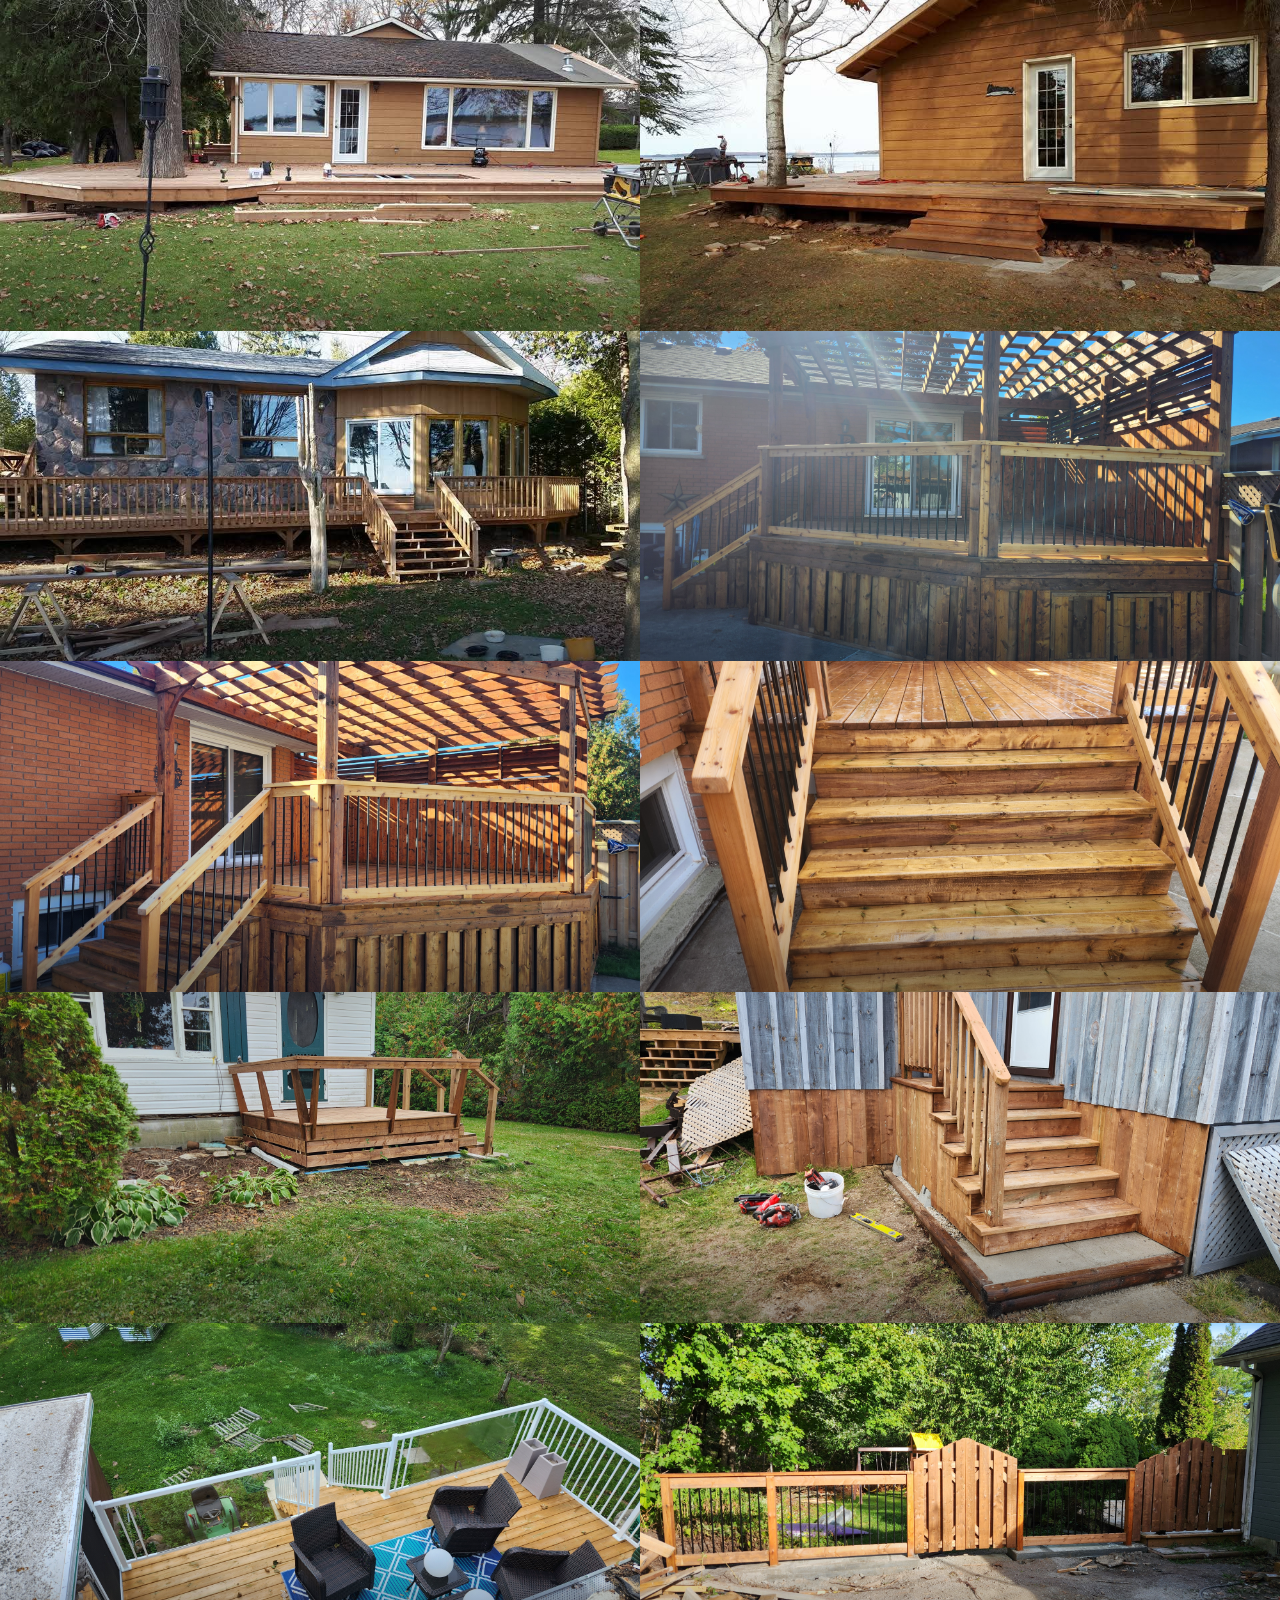
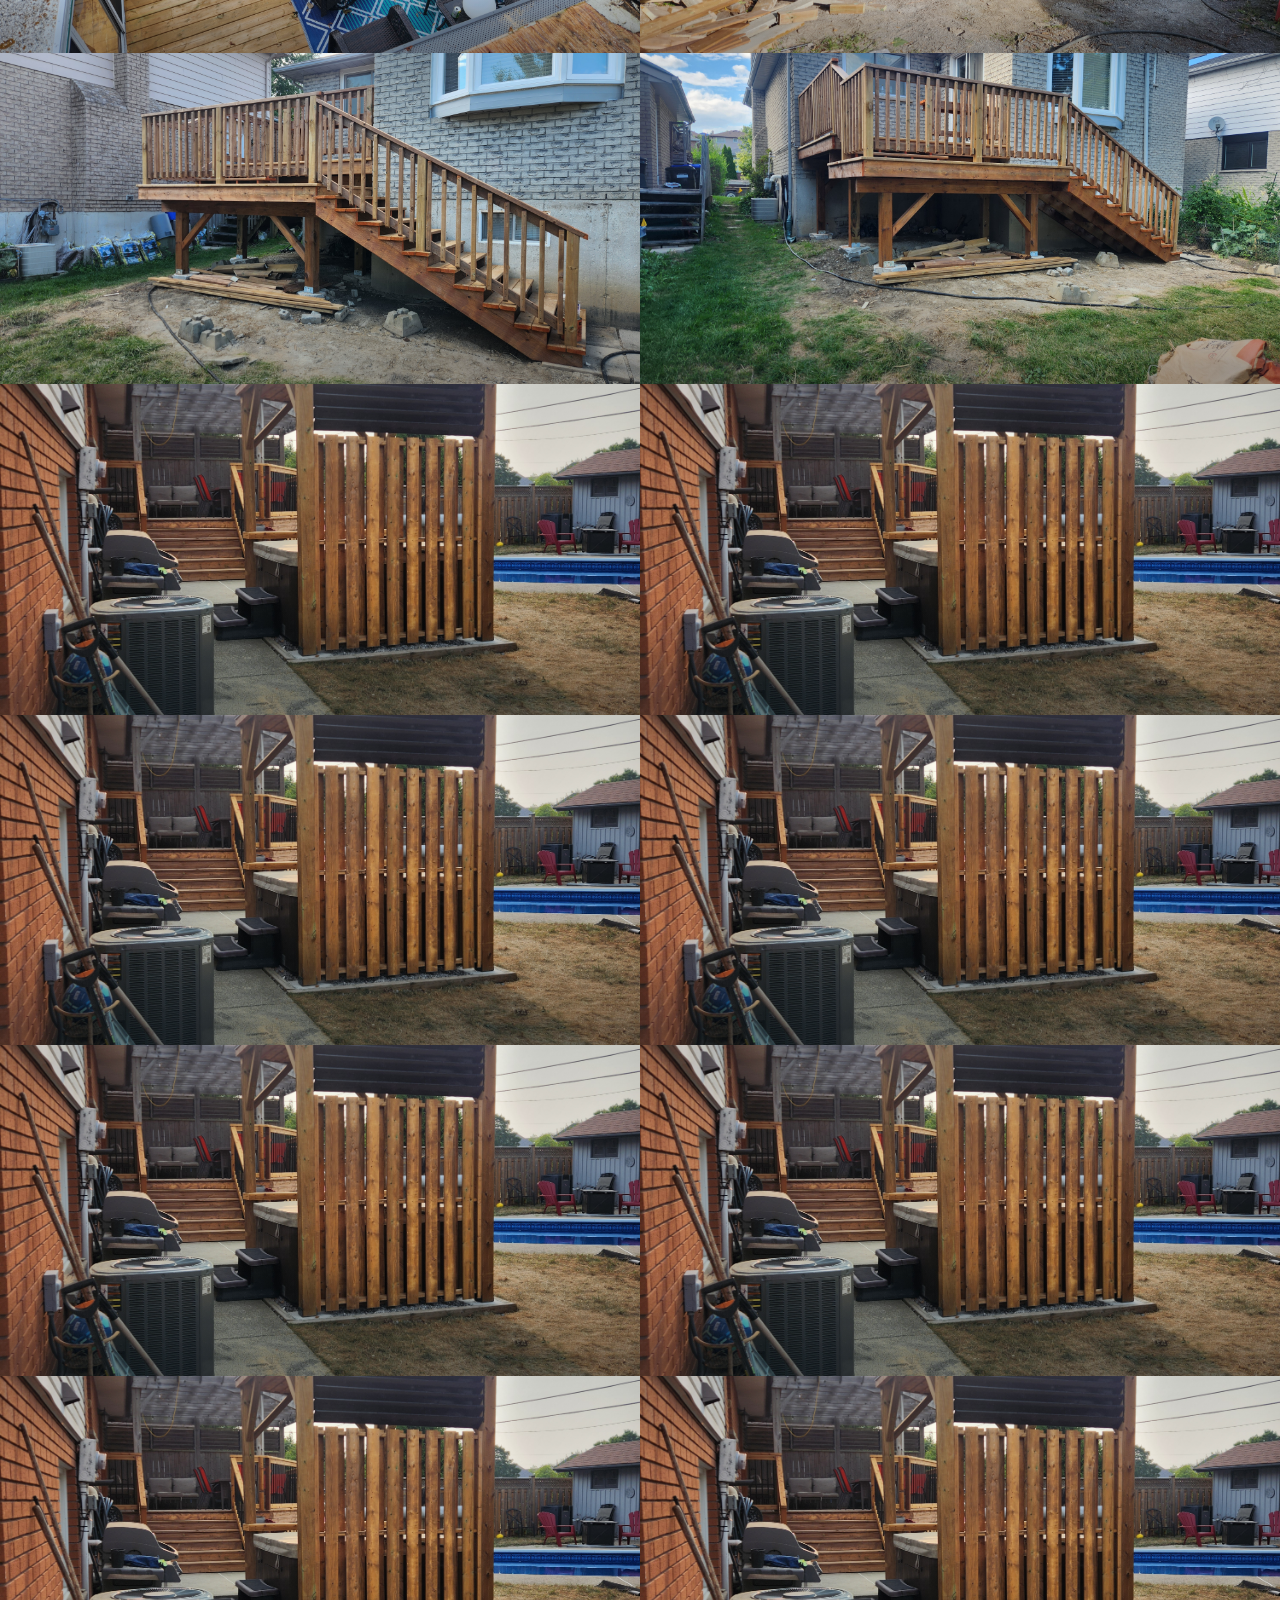
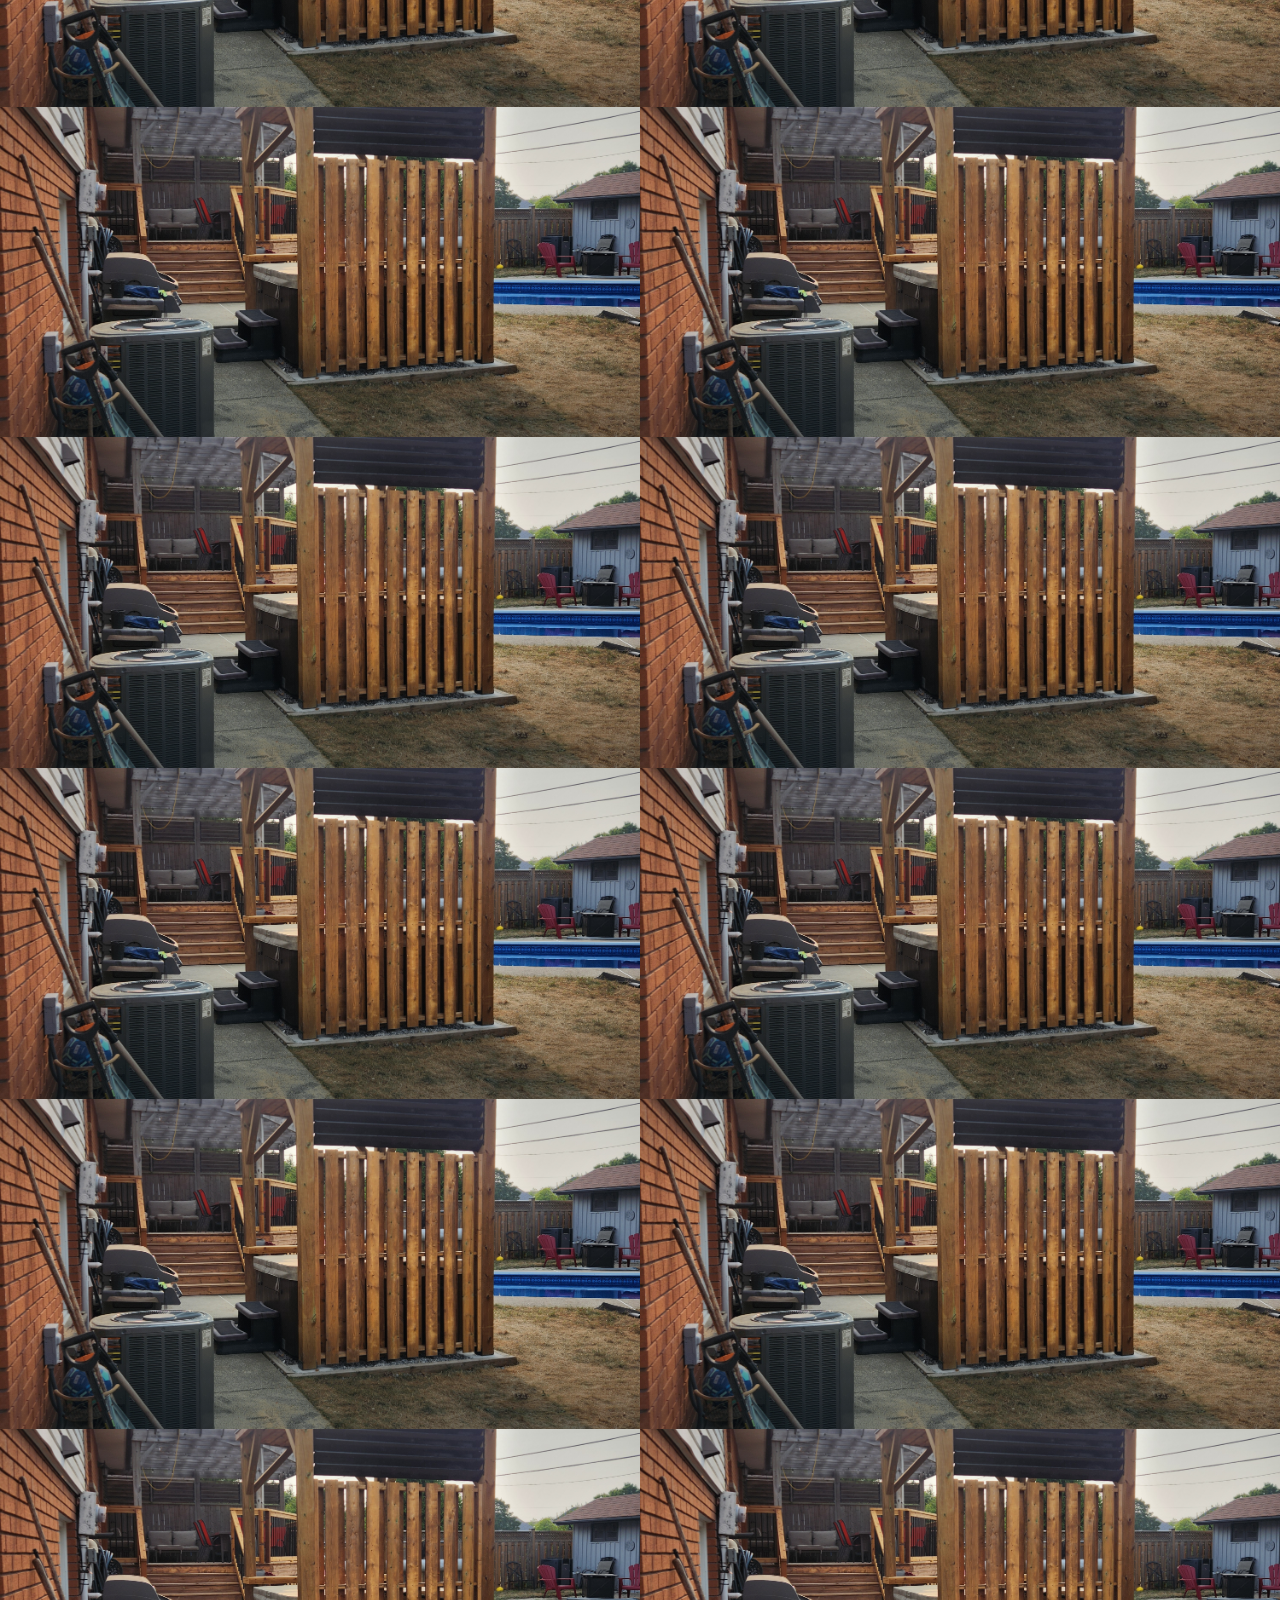
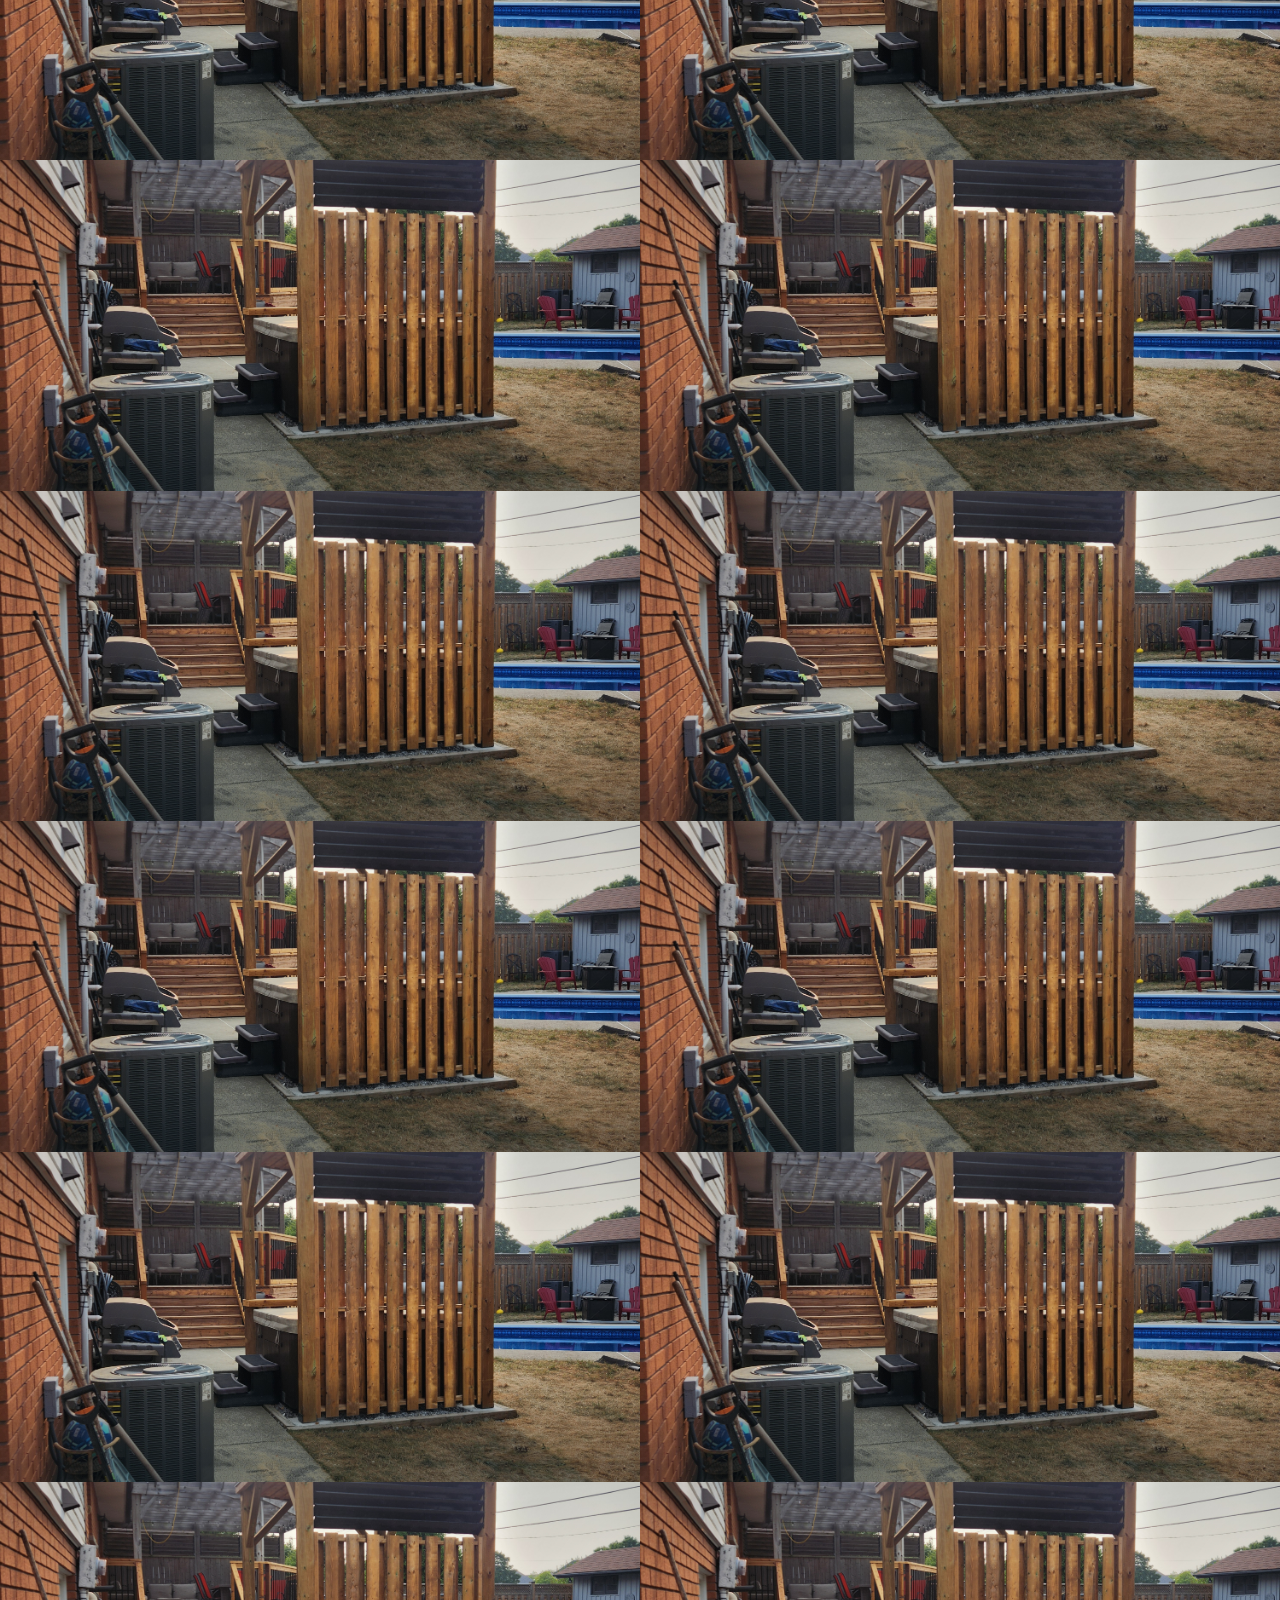
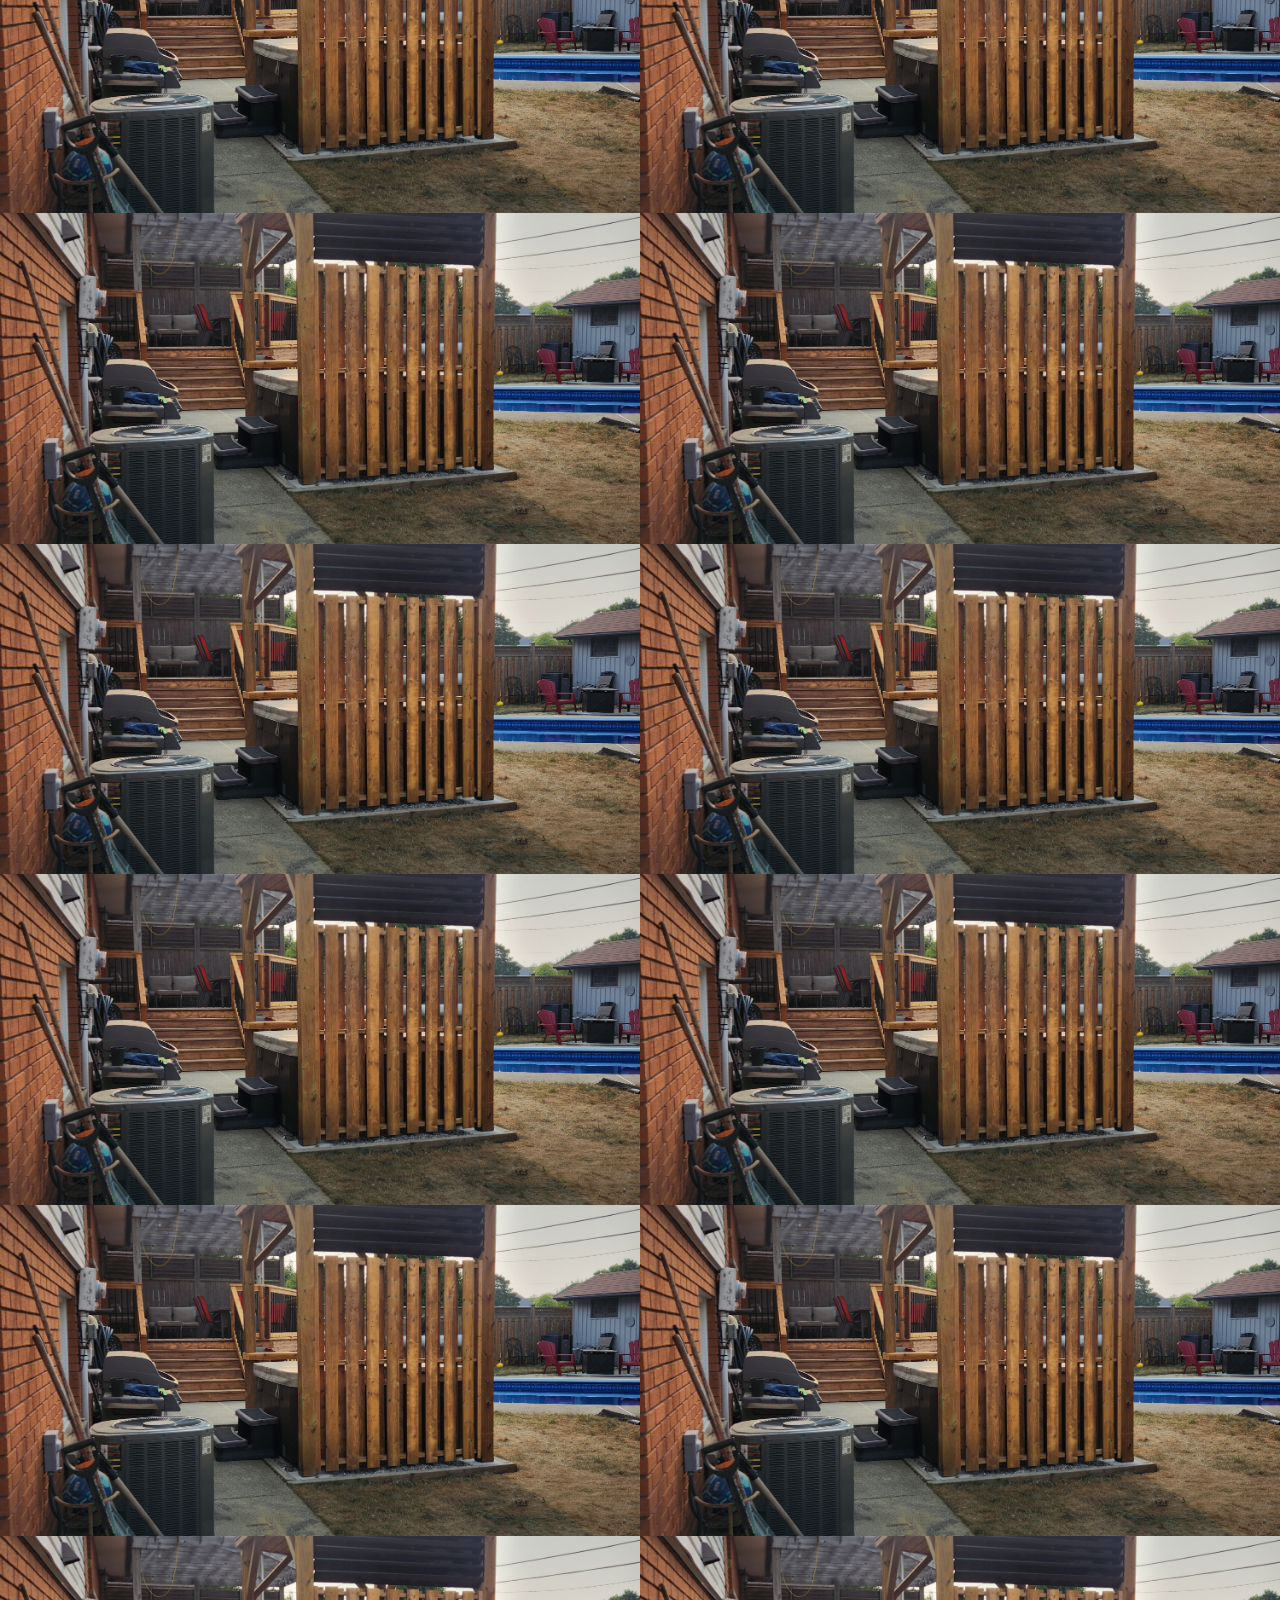
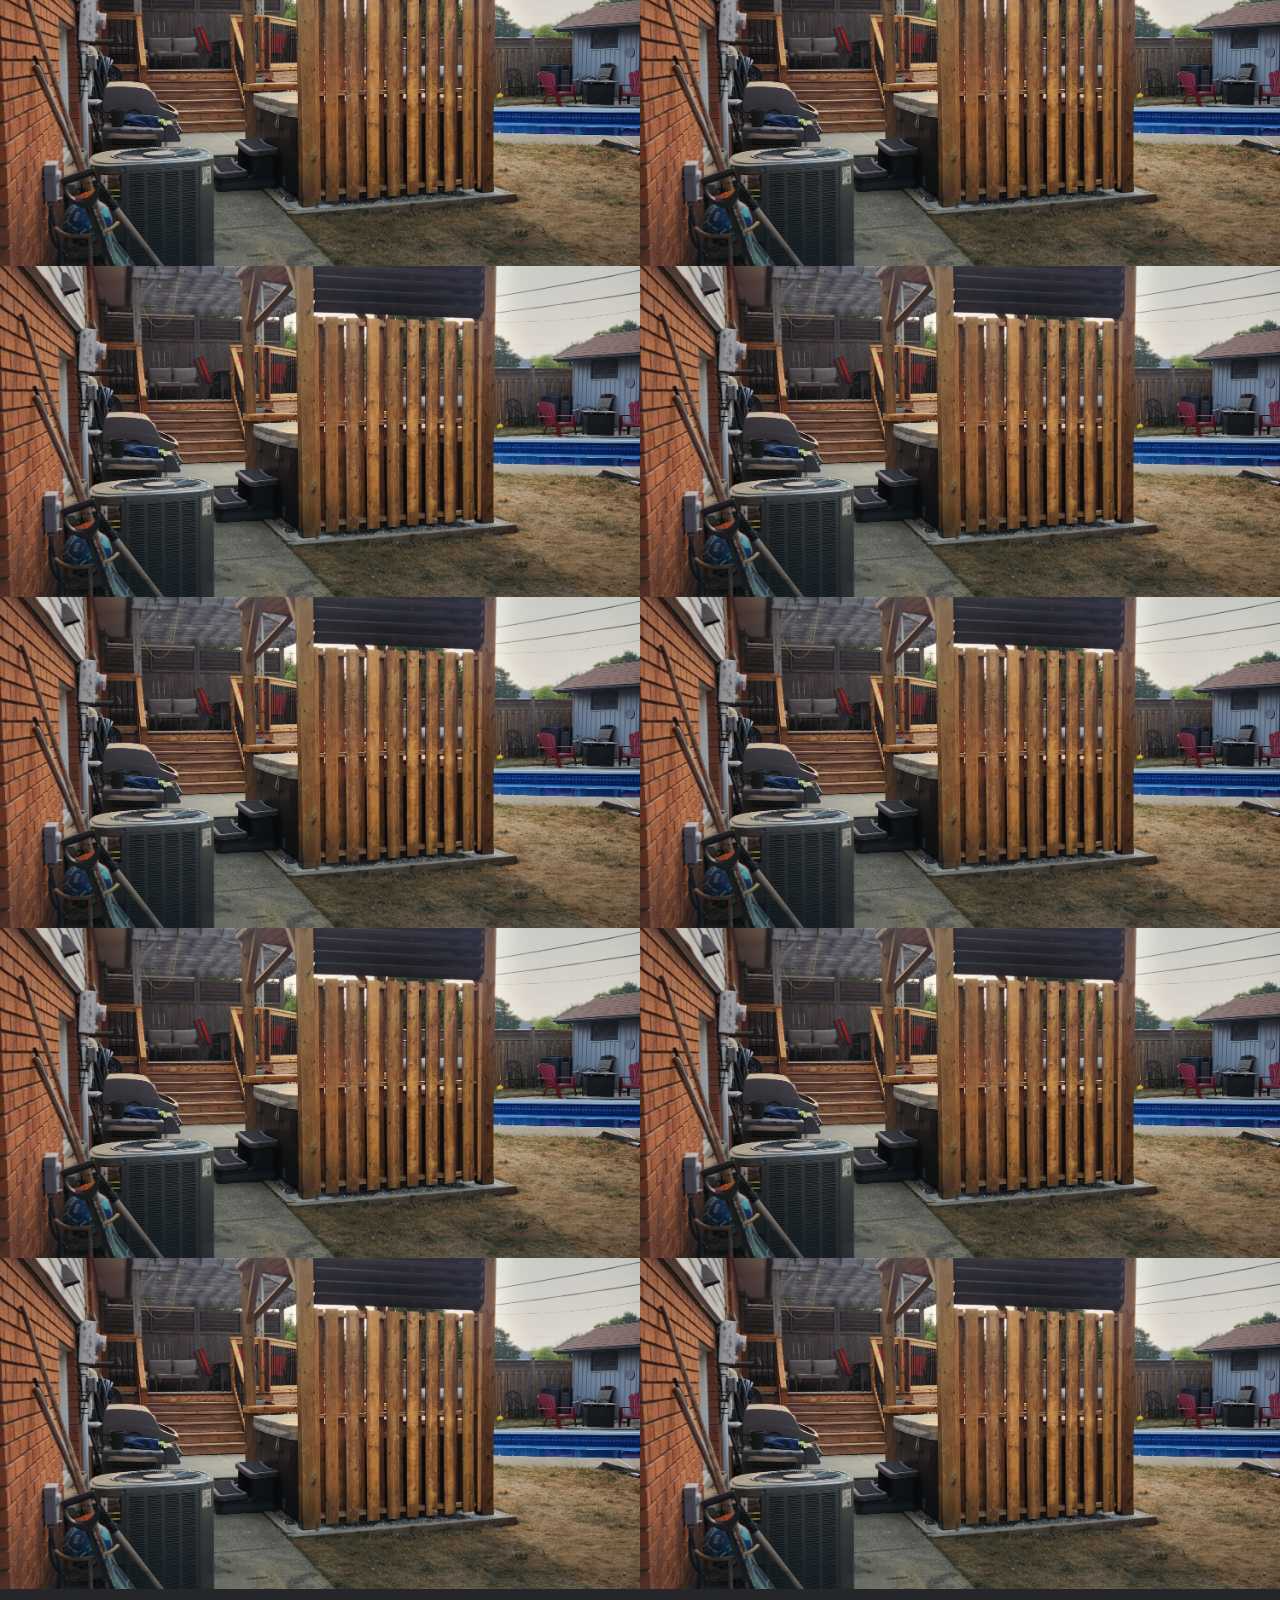
==== commit f14ee18f: "Update deck.html" ====
--- a/deck.html
+++ b/deck.html
@@ -71,6 +71,142 @@
 
 											<article class="thumb">
 							<a href="d13.jpg" class="image"><img src="d13.jpg" alt="" /></a>
+												</article>
+							<article class="thumb">
+							<a href="d14.jpg" class="image"><img src="d13.jpg" alt="" /></a>
+												</article>
+							<article class="thumb">
+							<a href="d15.jpg" class="image"><img src="d13.jpg" alt="" /></a>
+												</article>
+							<article class="thumb">
+							<a href="d16.jpg" class="image"><img src="d13.jpg" alt="" /></a>
+												</article>
+							<article class="thumb">
+							<a href="d17.jpg" class="image"><img src="d13.jpg" alt="" /></a>
+												</article>
+							<article class="thumb">
+							<a href="d18.jpg" class="image"><img src="d13.jpg" alt="" /></a>
+												</article>
+							<article class="thumb">
+							<a href="d19.jpg" class="image"><img src="d13.jpg" alt="" /></a>
+												</article>
+							<article class="thumb">
+							<a href="d20.jpg" class="image"><img src="d13.jpg" alt="" /></a>
+												</article>
+							<article class="thumb">
+							<a href="d21.jpg" class="image"><img src="d13.jpg" alt="" /></a>
+												</article>
+							<article class="thumb">
+							<a href="d22.jpg" class="image"><img src="d13.jpg" alt="" /></a>
+												</article>
+							<article class="thumb">
+							<a href="d23.jpg" class="image"><img src="d13.jpg" alt="" /></a>
+												</article>
+							<article class="thumb">
+							<a href="d24.jpg" class="image"><img src="d13.jpg" alt="" /></a>
+												</article>
+							<article class="thumb">
+							<a href="d25.jpg" class="image"><img src="d13.jpg" alt="" /></a>
+												</article>
+							<article class="thumb">
+							<a href="d26.jpg" class="image"><img src="d13.jpg" alt="" /></a>
+												</article>
+							<article class="thumb">
+							<a href="d27.jpg" class="image"><img src="d13.jpg" alt="" /></a>
+												</article>
+							<article class="thumb">
+							<a href="d28.jpg" class="image"><img src="d13.jpg" alt="" /></a>
+												</article>
+							<article class="thumb">
+							<a href="d29.jpg" class="image"><img src="d13.jpg" alt="" /></a>
+												</article>
+							<article class="thumb">
+							<a href="d30.jpg" class="image"><img src="d13.jpg" alt="" /></a>
+												</article>
+							<article class="thumb">
+							<a href="d31.jpg" class="image"><img src="d13.jpg" alt="" /></a>
+												</article>
+							<article class="thumb">
+							<a href="d32.jpg" class="image"><img src="d13.jpg" alt="" /></a>
+												</article>
+							<article class="thumb">
+							<a href="d33.jpg" class="image"><img src="d13.jpg" alt="" /></a>
+												</article>
+							<article class="thumb">
+							<a href="d34.jpg" class="image"><img src="d13.jpg" alt="" /></a>
+												</article>
+							<article class="thumb">
+							<a href="d35.jpg" class="image"><img src="d13.jpg" alt="" /></a>
+												</article>
+							<article class="thumb">
+							<a href="d36.jpg" class="image"><img src="d13.jpg" alt="" /></a>
+												</article>
+							<article class="thumb">
+							<a href="d37.jpg" class="image"><img src="d13.jpg" alt="" /></a>
+												</article>
+							<article class="thumb">
+							<a href="d38.jpg" class="image"><img src="d13.jpg" alt="" /></a>
+												</article>
+							<article class="thumb">
+							<a href="d39.jpg" class="image"><img src="d13.jpg" alt="" /></a>
+												</article>
+							<article class="thumb">
+							<a href="d40.jpg" class="image"><img src="d13.jpg" alt="" /></a>
+												</article>
+						<article class="thumb">
+							<a href="d41.jpg" class="image"><img src="d13.jpg" alt="" /></a>
+												</article>
+						<article class="thumb">
+							<a href="d42.jpg" class="image"><img src="d13.jpg" alt="" /></a>
+												</article>
+						<article class="thumb">
+							<a href="d43.jpg" class="image"><img src="d13.jpg" alt="" /></a>
+												</article>
+						<article class="thumb">
+							<a href="d44.jpg" class="image"><img src="d13.jpg" alt="" /></a>
+												</article>
+						<article class="thumb">
+							<a href="d45.jpg" class="image"><img src="d13.jpg" alt="" /></a>
+												</article>
+						<article class="thumb">
+							<a href="d46.jpg" class="image"><img src="d13.jpg" alt="" /></a>
+												</article>
+						<article class="thumb">
+							<a href="d47.jpg" class="image"><img src="d13.jpg" alt="" /></a>
+												</article>
+						<article class="thumb">
+							<a href="d48.jpg" class="image"><img src="d13.jpg" alt="" /></a>
+												</article>
+						<article class="thumb">
+							<a href="d49.jpg" class="image"><img src="d13.jpg" alt="" /></a>
+												</article>
+						<article class="thumb">
+							<a href="d50.jpg" class="image"><img src="d13.jpg" alt="" /></a>
+												</article>
+							<article class="thumb">
+							<a href="d51.jpg" class="image"><img src="d13.jpg" alt="" /></a>
+												</article>
+							<article class="thumb">
+							<a href="d52.jpg" class="image"><img src="d13.jpg" alt="" /></a>
+												</article>
+							<article class="thumb">
+							<a href="d53.jpg" class="image"><img src="d13.jpg" alt="" /></a>
+												</article>
+							<article class="thumb">
+							<a href="d54.jpg" class="image"><img src="d13.jpg" alt="" /></a>
+												</article>
+							<article class="thumb">
+							<a href="d55.jpg" class="image"><img src="d13.jpg" alt="" /></a>
+												</article>
+							<article class="thumb">
+							<a href="d56.jpg" class="image"><img src="d13.jpg" alt="" /></a>
+												</article>
+							<article class="thumb">
+							<a href="d57.jpg" class="image"><img src="d13.jpg" alt="" /></a>
+												</article>
+							<article class="thumb">
+							<a href="d58.jpg" class="image"><img src="d13.jpg" alt="" /></a>
+												</article>
 						
 					
 					</div>
@@ -88,4 +224,4 @@
 			<script src="main1.js"></script>
 
 	</body>
-</html>+</html>
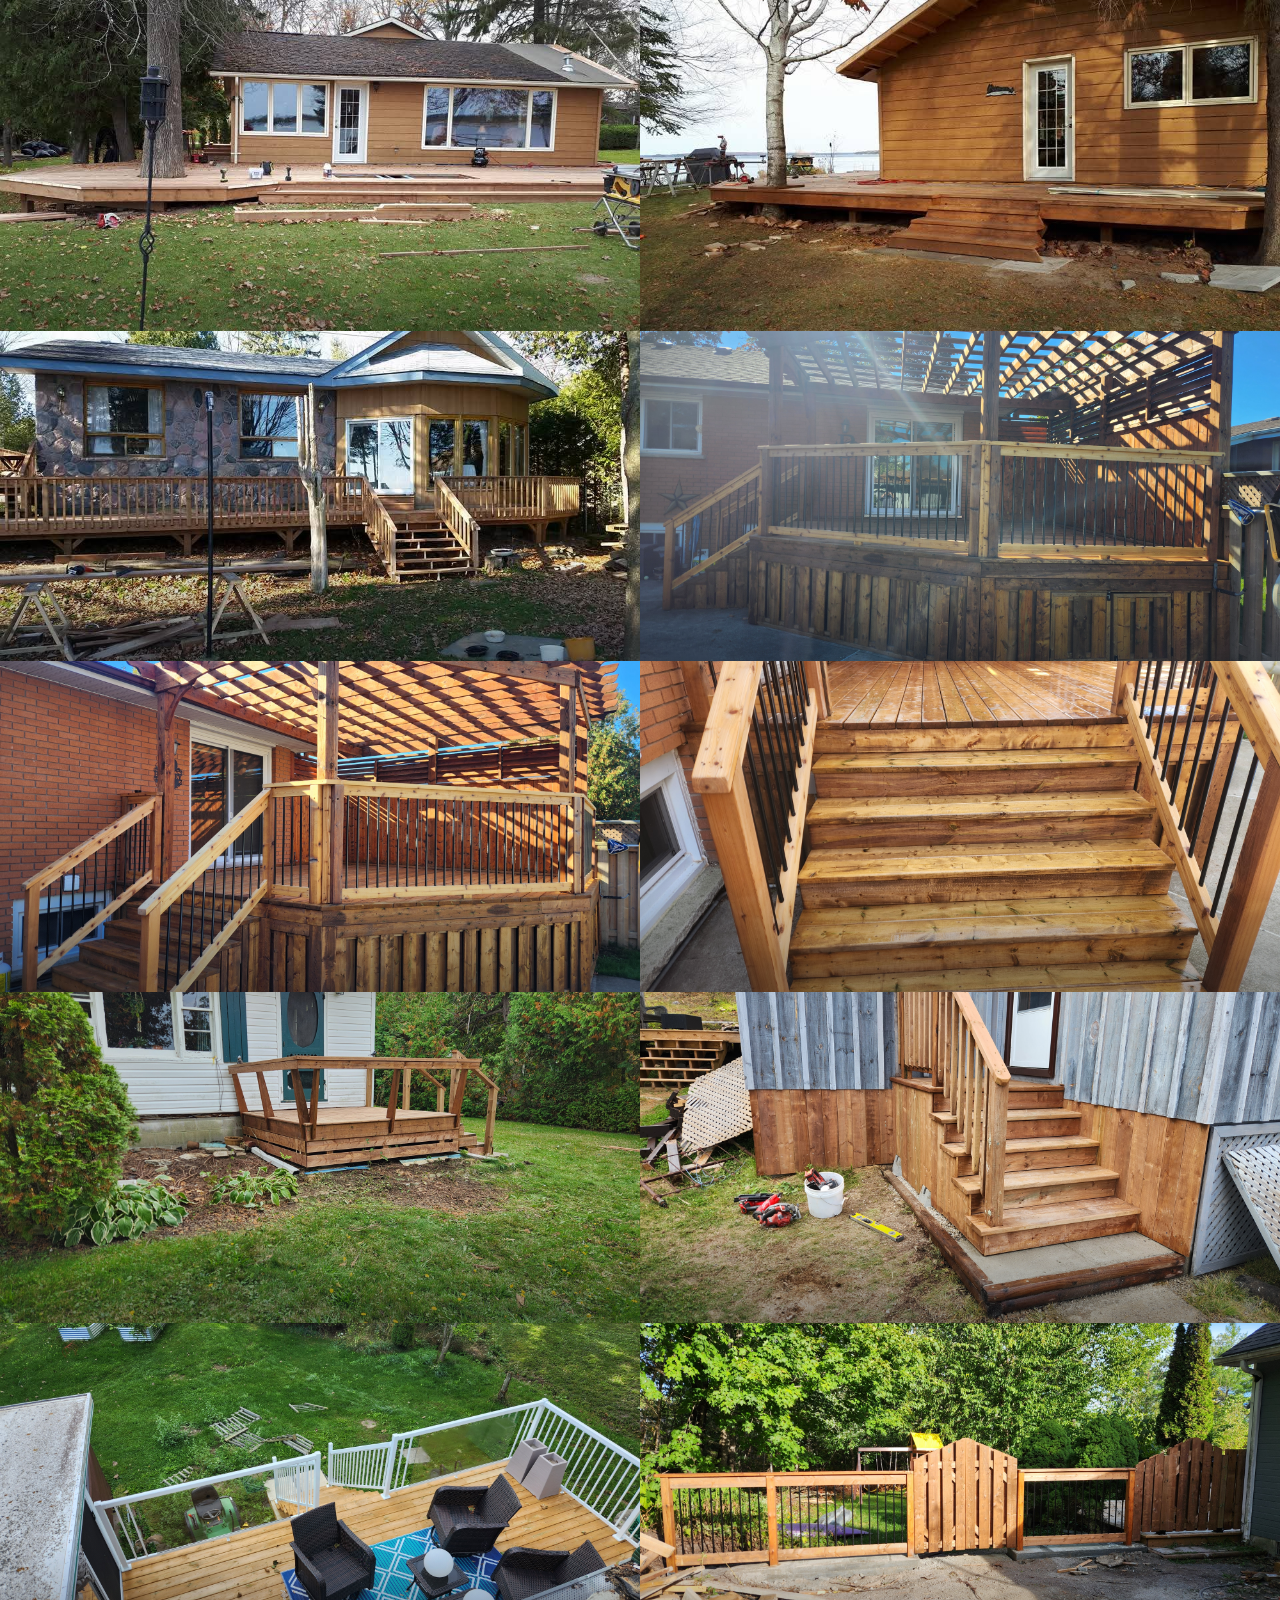
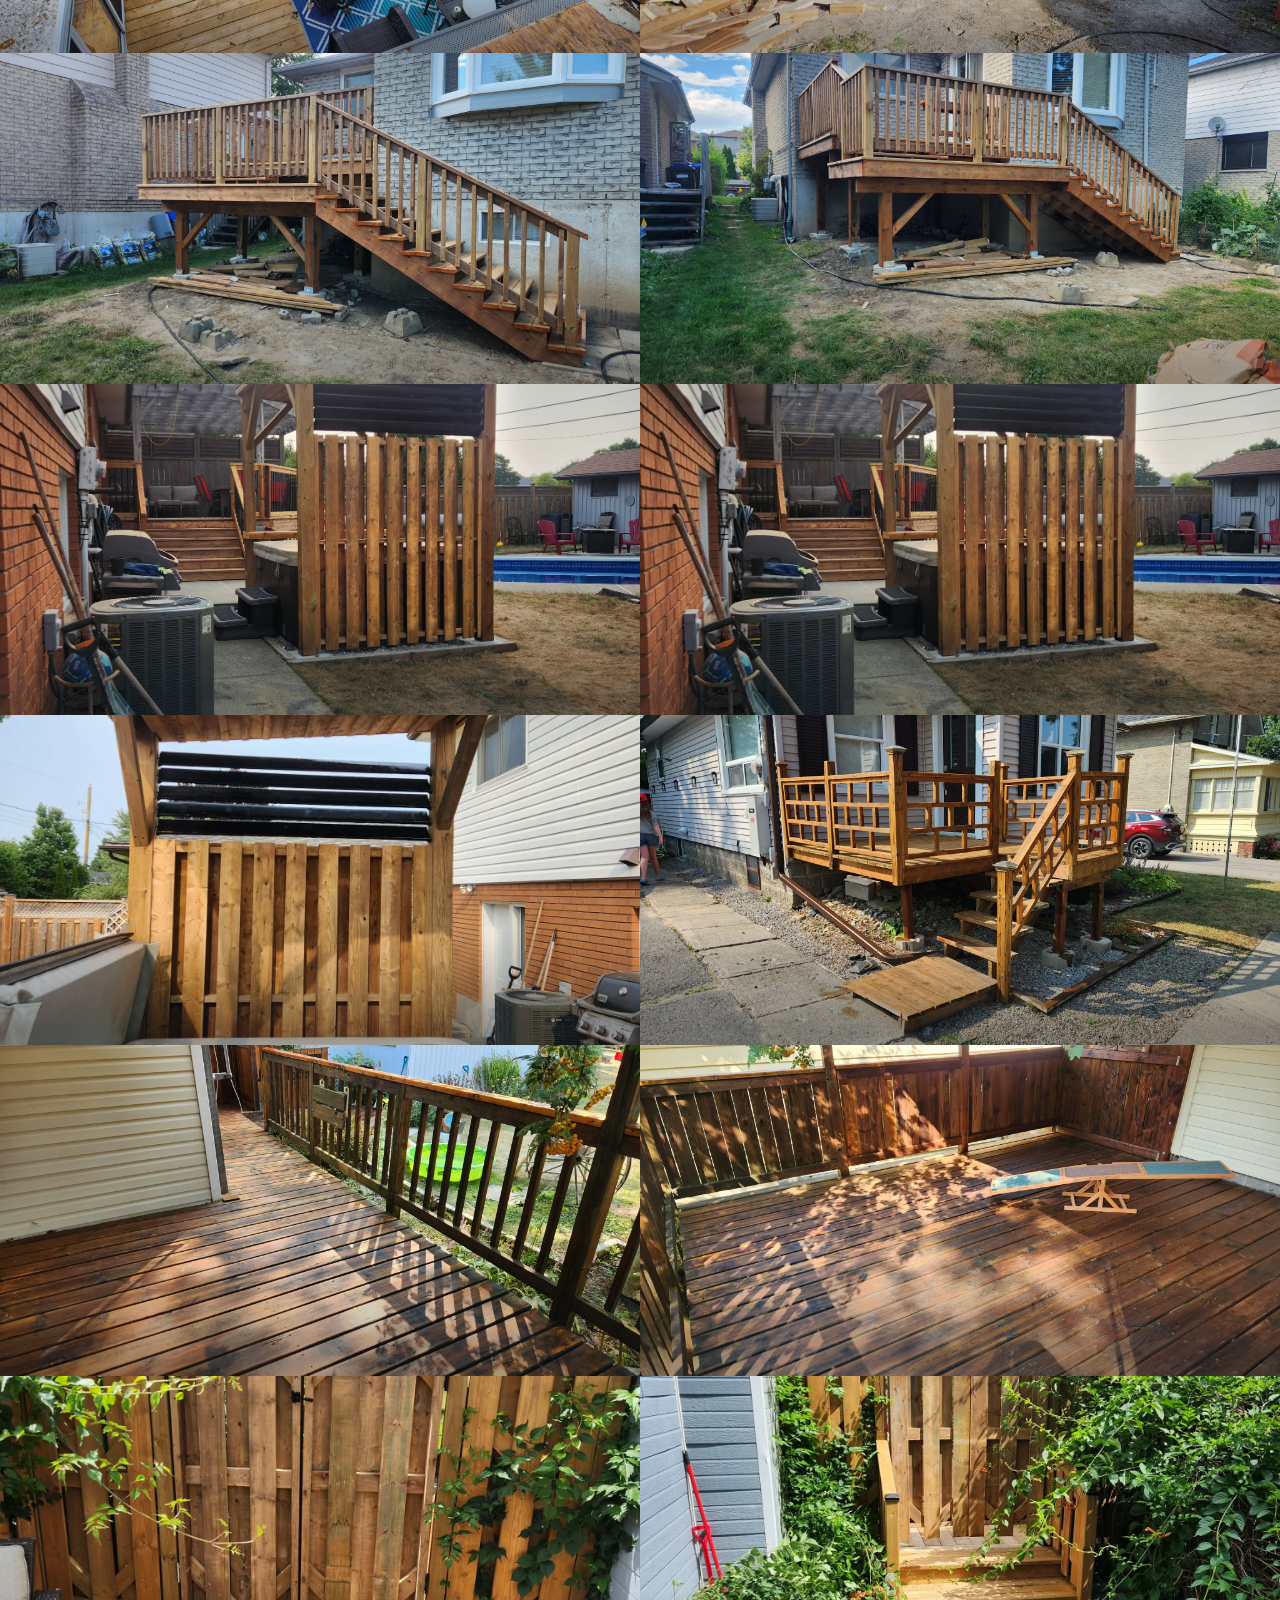
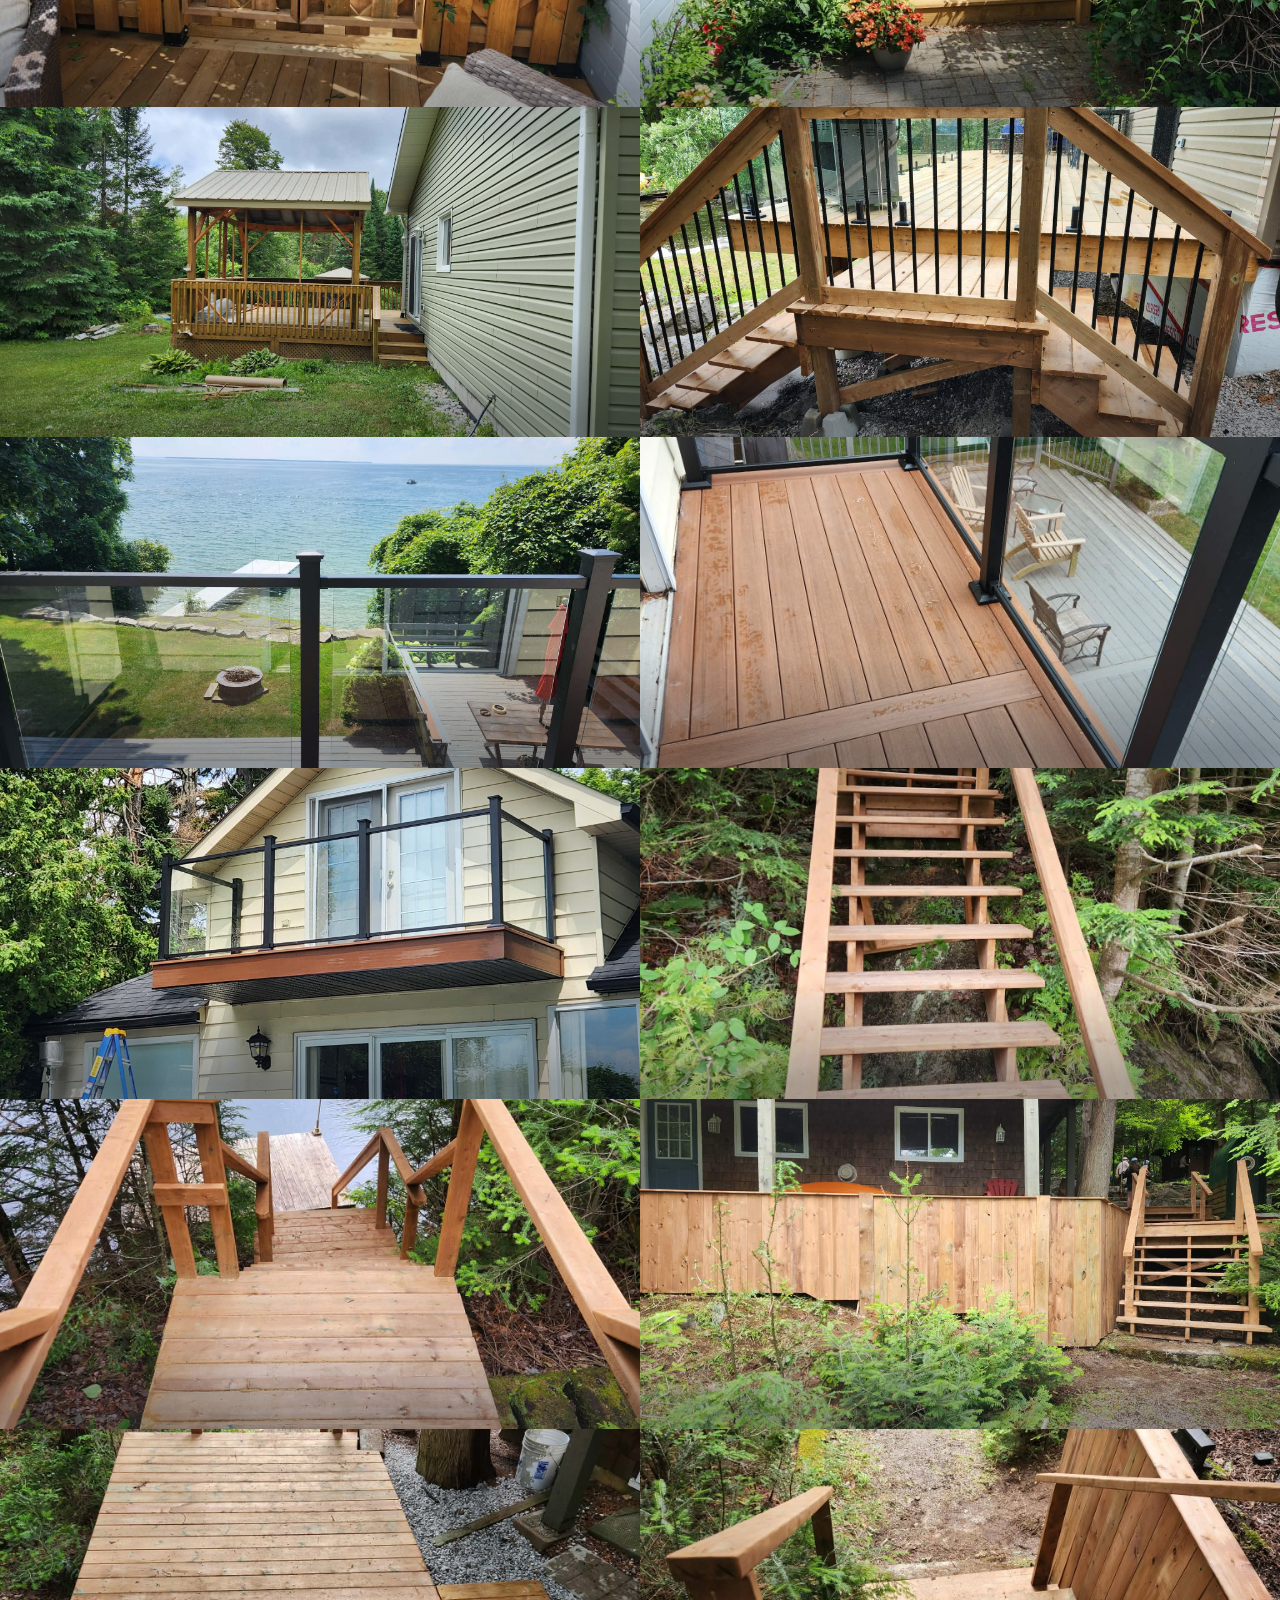
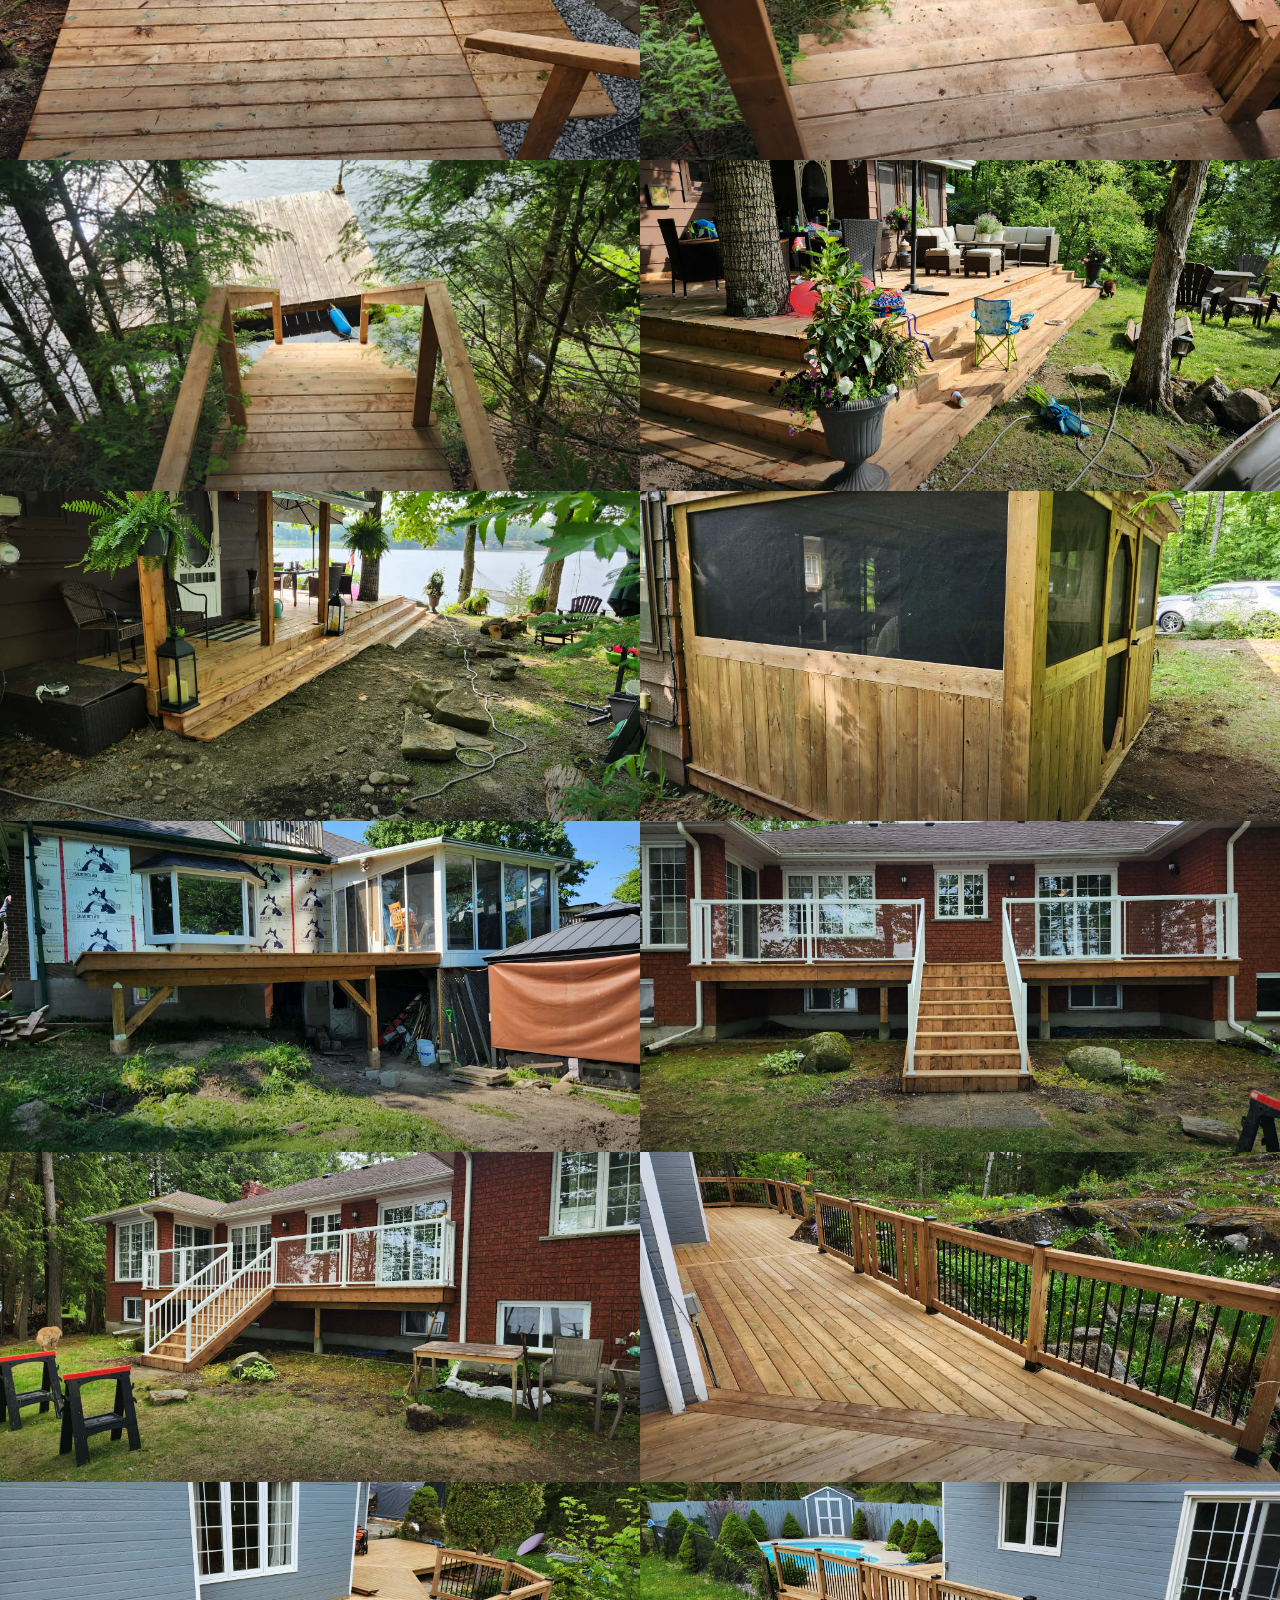
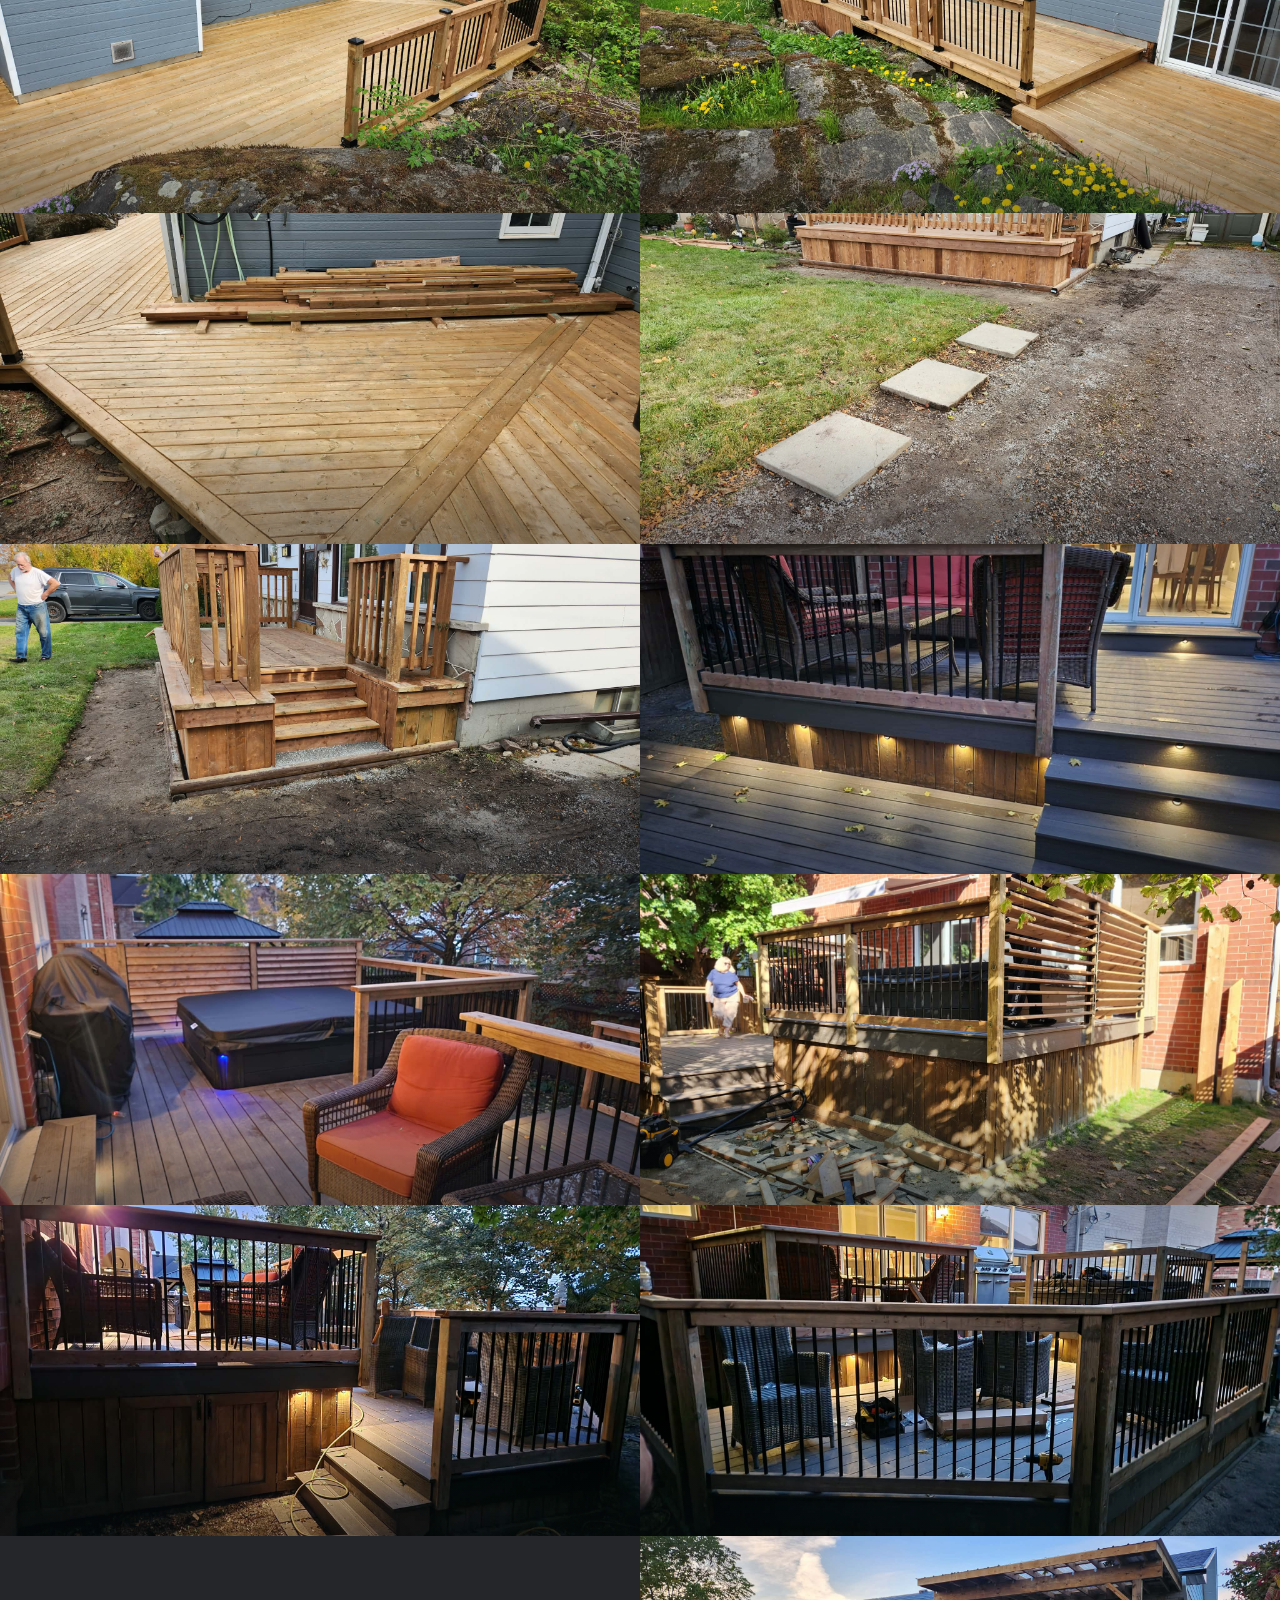
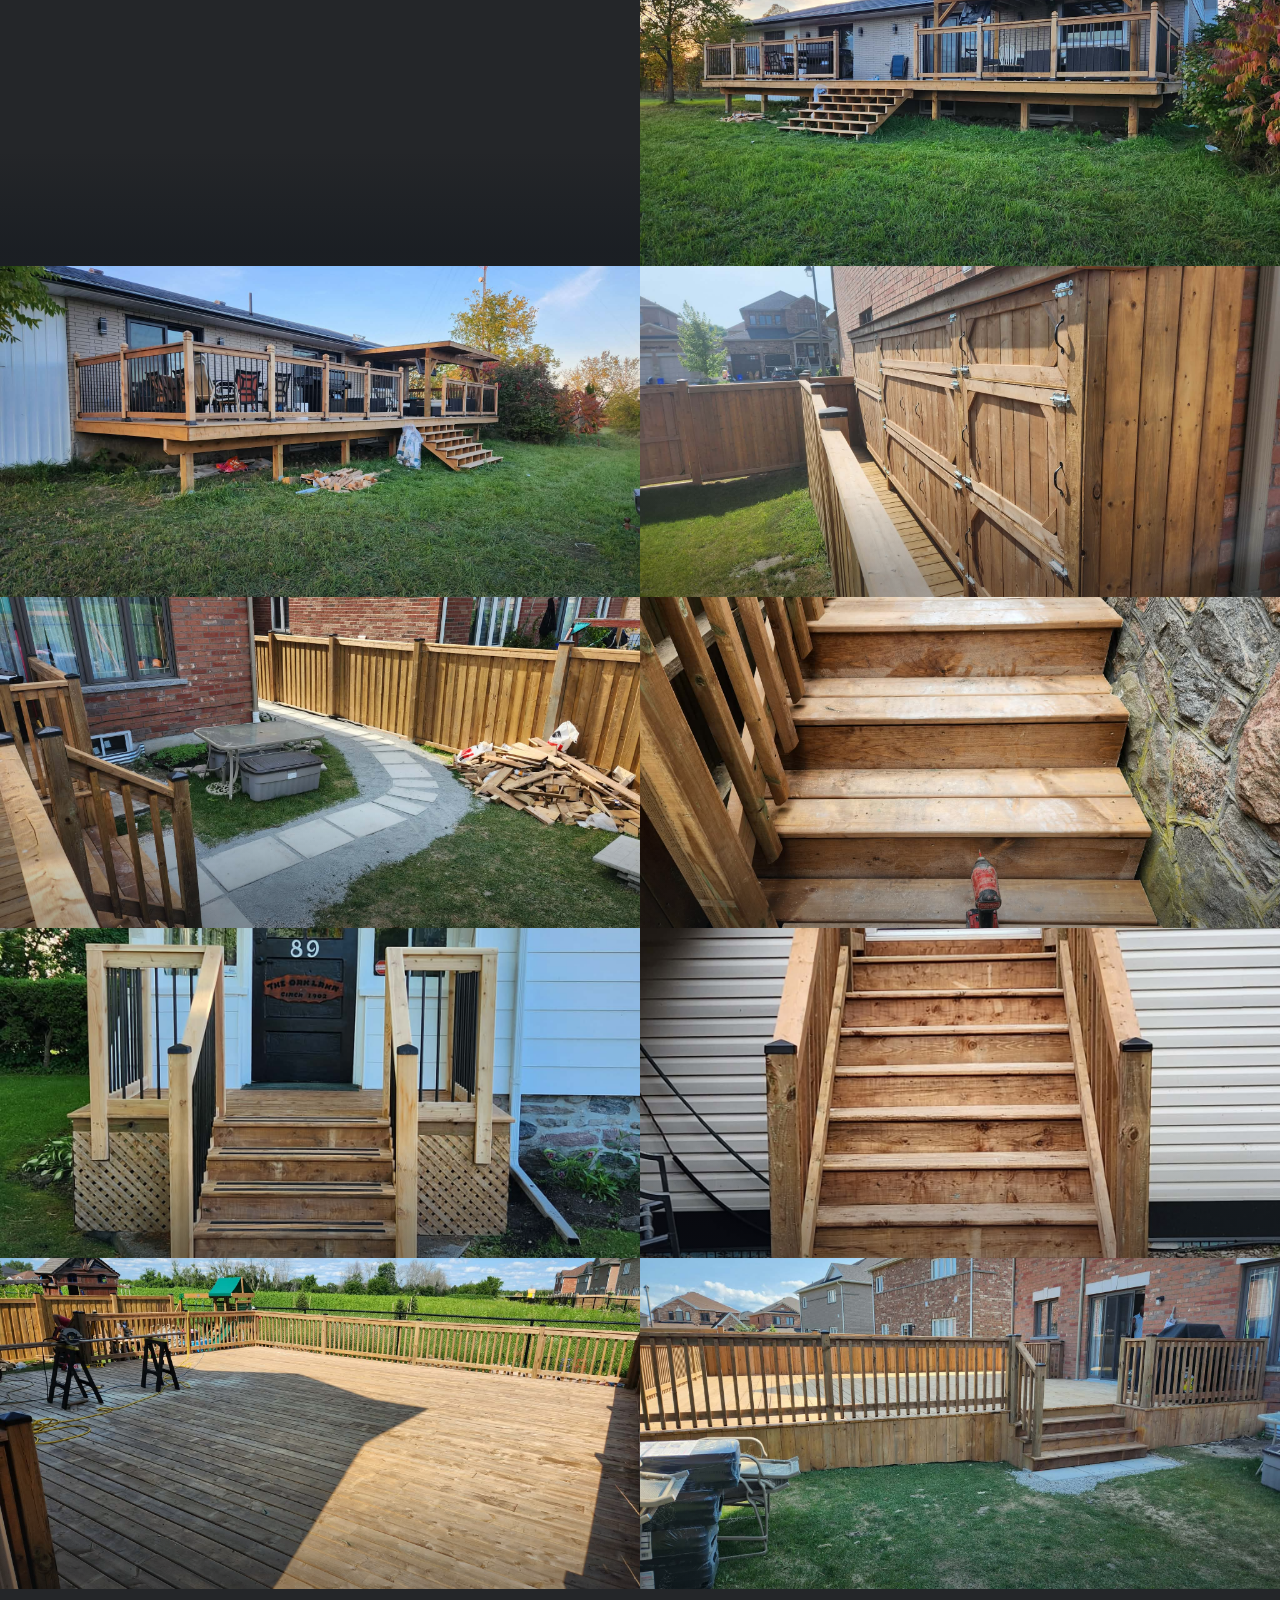
==== commit 38b53d78: "Update deck.html" ====
--- a/deck.html
+++ b/deck.html
@@ -72,140 +72,142 @@
 											<article class="thumb">
 							<a href="d13.jpg" class="image"><img src="d13.jpg" alt="" /></a>
 												</article>
-							<article class="thumb">
-							<a href="d14.jpg" class="image"><img src="d13.jpg" alt="" /></a>
-												</article>
-							<article class="thumb">
-							<a href="d15.jpg" class="image"><img src="d13.jpg" alt="" /></a>
-												</article>
-							<article class="thumb">
-							<a href="d16.jpg" class="image"><img src="d13.jpg" alt="" /></a>
-												</article>
-							<article class="thumb">
-							<a href="d17.jpg" class="image"><img src="d13.jpg" alt="" /></a>
-												</article>
-							<article class="thumb">
-							<a href="d18.jpg" class="image"><img src="d13.jpg" alt="" /></a>
-												</article>
-							<article class="thumb">
-							<a href="d19.jpg" class="image"><img src="d13.jpg" alt="" /></a>
-												</article>
-							<article class="thumb">
-							<a href="d20.jpg" class="image"><img src="d13.jpg" alt="" /></a>
-												</article>
-							<article class="thumb">
-							<a href="d21.jpg" class="image"><img src="d13.jpg" alt="" /></a>
-												</article>
-							<article class="thumb">
-							<a href="d22.jpg" class="image"><img src="d13.jpg" alt="" /></a>
-												</article>
-							<article class="thumb">
-							<a href="d23.jpg" class="image"><img src="d13.jpg" alt="" /></a>
-												</article>
-							<article class="thumb">
-							<a href="d24.jpg" class="image"><img src="d13.jpg" alt="" /></a>
-												</article>
-							<article class="thumb">
-							<a href="d25.jpg" class="image"><img src="d13.jpg" alt="" /></a>
-												</article>
-							<article class="thumb">
-							<a href="d26.jpg" class="image"><img src="d13.jpg" alt="" /></a>
-												</article>
-							<article class="thumb">
-							<a href="d27.jpg" class="image"><img src="d13.jpg" alt="" /></a>
-												</article>
-							<article class="thumb">
-							<a href="d28.jpg" class="image"><img src="d13.jpg" alt="" /></a>
-												</article>
-							<article class="thumb">
-							<a href="d29.jpg" class="image"><img src="d13.jpg" alt="" /></a>
-												</article>
-							<article class="thumb">
-							<a href="d30.jpg" class="image"><img src="d13.jpg" alt="" /></a>
-												</article>
-							<article class="thumb">
-							<a href="d31.jpg" class="image"><img src="d13.jpg" alt="" /></a>
-												</article>
-							<article class="thumb">
-							<a href="d32.jpg" class="image"><img src="d13.jpg" alt="" /></a>
-												</article>
-							<article class="thumb">
-							<a href="d33.jpg" class="image"><img src="d13.jpg" alt="" /></a>
-												</article>
-							<article class="thumb">
-							<a href="d34.jpg" class="image"><img src="d13.jpg" alt="" /></a>
-												</article>
-							<article class="thumb">
-							<a href="d35.jpg" class="image"><img src="d13.jpg" alt="" /></a>
-												</article>
-							<article class="thumb">
-							<a href="d36.jpg" class="image"><img src="d13.jpg" alt="" /></a>
-												</article>
-							<article class="thumb">
-							<a href="d37.jpg" class="image"><img src="d13.jpg" alt="" /></a>
-												</article>
-							<article class="thumb">
-							<a href="d38.jpg" class="image"><img src="d13.jpg" alt="" /></a>
-												</article>
-							<article class="thumb">
-							<a href="d39.jpg" class="image"><img src="d13.jpg" alt="" /></a>
-												</article>
-							<article class="thumb">
-							<a href="d40.jpg" class="image"><img src="d13.jpg" alt="" /></a>
-												</article>
-						<article class="thumb">
-							<a href="d41.jpg" class="image"><img src="d13.jpg" alt="" /></a>
-												</article>
-						<article class="thumb">
-							<a href="d42.jpg" class="image"><img src="d13.jpg" alt="" /></a>
-												</article>
-						<article class="thumb">
-							<a href="d43.jpg" class="image"><img src="d13.jpg" alt="" /></a>
-												</article>
-						<article class="thumb">
-							<a href="d44.jpg" class="image"><img src="d13.jpg" alt="" /></a>
-												</article>
-						<article class="thumb">
-							<a href="d45.jpg" class="image"><img src="d13.jpg" alt="" /></a>
-												</article>
-						<article class="thumb">
-							<a href="d46.jpg" class="image"><img src="d13.jpg" alt="" /></a>
-												</article>
-						<article class="thumb">
-							<a href="d47.jpg" class="image"><img src="d13.jpg" alt="" /></a>
-												</article>
-						<article class="thumb">
-							<a href="d48.jpg" class="image"><img src="d13.jpg" alt="" /></a>
-												</article>
-						<article class="thumb">
-							<a href="d49.jpg" class="image"><img src="d13.jpg" alt="" /></a>
-												</article>
-						<article class="thumb">
-							<a href="d50.jpg" class="image"><img src="d13.jpg" alt="" /></a>
-												</article>
-							<article class="thumb">
-							<a href="d51.jpg" class="image"><img src="d13.jpg" alt="" /></a>
-												</article>
-							<article class="thumb">
-							<a href="d52.jpg" class="image"><img src="d13.jpg" alt="" /></a>
-												</article>
-							<article class="thumb">
-							<a href="d53.jpg" class="image"><img src="d13.jpg" alt="" /></a>
-												</article>
-							<article class="thumb">
-							<a href="d54.jpg" class="image"><img src="d13.jpg" alt="" /></a>
-												</article>
-							<article class="thumb">
-							<a href="d55.jpg" class="image"><img src="d13.jpg" alt="" /></a>
-												</article>
-							<article class="thumb">
-							<a href="d56.jpg" class="image"><img src="d13.jpg" alt="" /></a>
-												</article>
-							<article class="thumb">
-							<a href="d57.jpg" class="image"><img src="d13.jpg" alt="" /></a>
-												</article>
-							<article class="thumb">
-							<a href="d58.jpg" class="image"><img src="d13.jpg" alt="" /></a>
+						
+							<article class="thumb">
+							<a href="d14.jpg" class="image"><img src="d14.jpg" alt="" /></a>
+												</article>
+						
+							<article class="thumb">
+							<a href="d15.jpg" class="image"><img src="d15.jpg" alt="" /></a>
+												</article>
+							<article class="thumb">
+							<a href="d16.jpg" class="image"><img src="d16.jpg" alt="" /></a>
+												</article>
+							<article class="thumb">
+							<a href="d17.jpg" class="image"><img src="d17.jpg" alt="" /></a>
+												</article>
+							<article class="thumb">
+							<a href="d18.jpg" class="image"><img src="d18.jpg" alt="" /></a>
+												</article>
+							<article class="thumb">
+							<a href="d19.jpg" class="image"><img src="d19.jpg" alt="" /></a>
+												</article>
+							<article class="thumb">
+							<a href="d20.jpg" class="image"><img src="d20.jpg" alt="" /></a>
+												</article>
+							<article class="thumb">
+							<a href="d21.jpg" class="image"><img src="d21.jpg" alt="" /></a>
+												</article>
+							<article class="thumb">
+							<a href="d22.jpg" class="image"><img src="d22.jpg" alt="" /></a>
+												</article>
+							<article class="thumb">
+							<a href="d23.jpg" class="image"><img src="d23.jpg" alt="" /></a>
+												</article>
+							<article class="thumb">
+							<a href="d24.jpg" class="image"><img src="d24.jpg" alt="" /></a>
+												</article>
+							<article class="thumb">
+							<a href="d25.jpg" class="image"><img src="d25.jpg" alt="" /></a>
+												</article>
+							<article class="thumb">
+							<a href="d26.jpg" class="image"><img src="d26.jpg" alt="" /></a>
+												</article>
+							<article class="thumb">
+							<a href="d27.jpg" class="image"><img src="d27.jpg" alt="" /></a>
+												</article>
+							<article class="thumb">
+							<a href="d28.jpg" class="image"><img src="d28.jpg" alt="" /></a>
+												</article>
+							<article class="thumb">
+							<a href="d29.jpg" class="image"><img src="d29.jpg" alt="" /></a>
+												</article>
+							<article class="thumb">
+							<a href="d30.jpg" class="image"><img src="d30.jpg" alt="" /></a>
+												</article>
+							<article class="thumb">
+							<a href="d31.jpg" class="image"><img src="d31.jpg" alt="" /></a>
+												</article>
+							<article class="thumb">
+							<a href="d32.jpg" class="image"><img src="d32.jpg" alt="" /></a>
+												</article> 
+							<article class="thumb">
+							<a href="d33.jpg" class="image"><img src="d33.jpg" alt="" /></a>
+												</article>
+							<article class="thumb">
+							<a href="d34.jpg" class="image"><img src="d34.jpg" alt="" /></a>
+												</article>
+							<article class="thumb">
+							<a href="d35.jpg" class="image"><img src="d35.jpg" alt="" /></a>
+												</article>
+							<article class="thumb">
+							<a href="d36.jpg" class="image"><img src="d36.jpg" alt="" /></a>
+												</article>
+							<article class="thumb">
+							<a href="d37.jpg" class="image"><img src="d37.jpg" alt="" /></a>
+												</article>
+							<article class="thumb">
+							<a href="d38.jpg" class="image"><img src="d38.jpg" alt="" /></a>
+												</article>
+							<article class="thumb">
+							<a href="d39.jpg" class="image"><img src="d39.jpg" alt="" /></a>
+												</article>
+							<article class="thumb">
+							<a href="d40.jpg" class="image"><img src="d40.jpg" alt="" /></a>
+												</article>
+						<article class="thumb">
+							<a href="d41.jpg" class="image"><img src="d41.jpg" alt="" /></a>
+												</article>
+						<article class="thumb">
+							<a href="d42.jpg" class="image"><img src="d42.jpg" alt="" /></a>
+												</article>
+						<article class="thumb">
+							<a href="d43.jpg" class="image"><img src="d43.jpg" alt="" /></a>
+												</article>
+						<article class="thumb">
+							<a href="d44.jpg" class="image"><img src="d44.jpg" alt="" /></a>
+												</article>
+						<article class="thumb">
+							<a href="d45.jpg" class="image"><img src="d45.jpg" alt="" /></a>
+												</article>
+						<article class="thumb">
+							<a href="d46.jpg" class="image"><img src="d46.jpg" alt="" /></a>
+												</article>
+						<article class="thumb">
+							<a href="d47.jpg" class="image"><img src="d47.jpg" alt="" /></a>
+												</article>
+						<article class="thumb">
+							<a href="d48.jpg" class="image"><img src="d48.jpg" alt="" /></a>
+												</article>
+						<article class="thumb">
+							<a href="d49.jpg" class="image"><img src="d49.jpg" alt="" /></a>
+												</article>
+						<article class="thumb">
+							<a href="d50.jpg" class="image"><img src="d50.jpg" alt="" /></a>
+												</article>
+							<article class="thumb">
+							<a href="d51.jpg" class="image"><img src="d51.jpg" alt="" /></a>
+												</article>
+							<article class="thumb">
+							<a href="d52.jpg" class="image"><img src="d52.jpg" alt="" /></a>
+												</article>
+							<article class="thumb">
+							<a href="d53.jpg" class="image"><img src="d53.jpg" alt="" /></a>
+												</article>
+							<article class="thumb">
+							<a href="d54.jpg" class="image"><img src="d54.jpg" alt="" /></a>
+												</article>
+							<article class="thumb">
+							<a href="d55.jpg" class="image"><img src="d55.jpg" alt="" /></a>
+												</article>
+							<article class="thumb">
+							<a href="d56.jpg" class="image"><img src="d56.jpg" alt="" /></a>
+												</article>
+							<article class="thumb">
+							<a href="d57.jpg" class="image"><img src="d57.jpg" alt="" /></a>
+												</article>
+							<article class="thumb">
+							<a href="d58.jpg" class="image"><img src="d58.jpg" alt="" /></a>
 												</article>
 						
 					
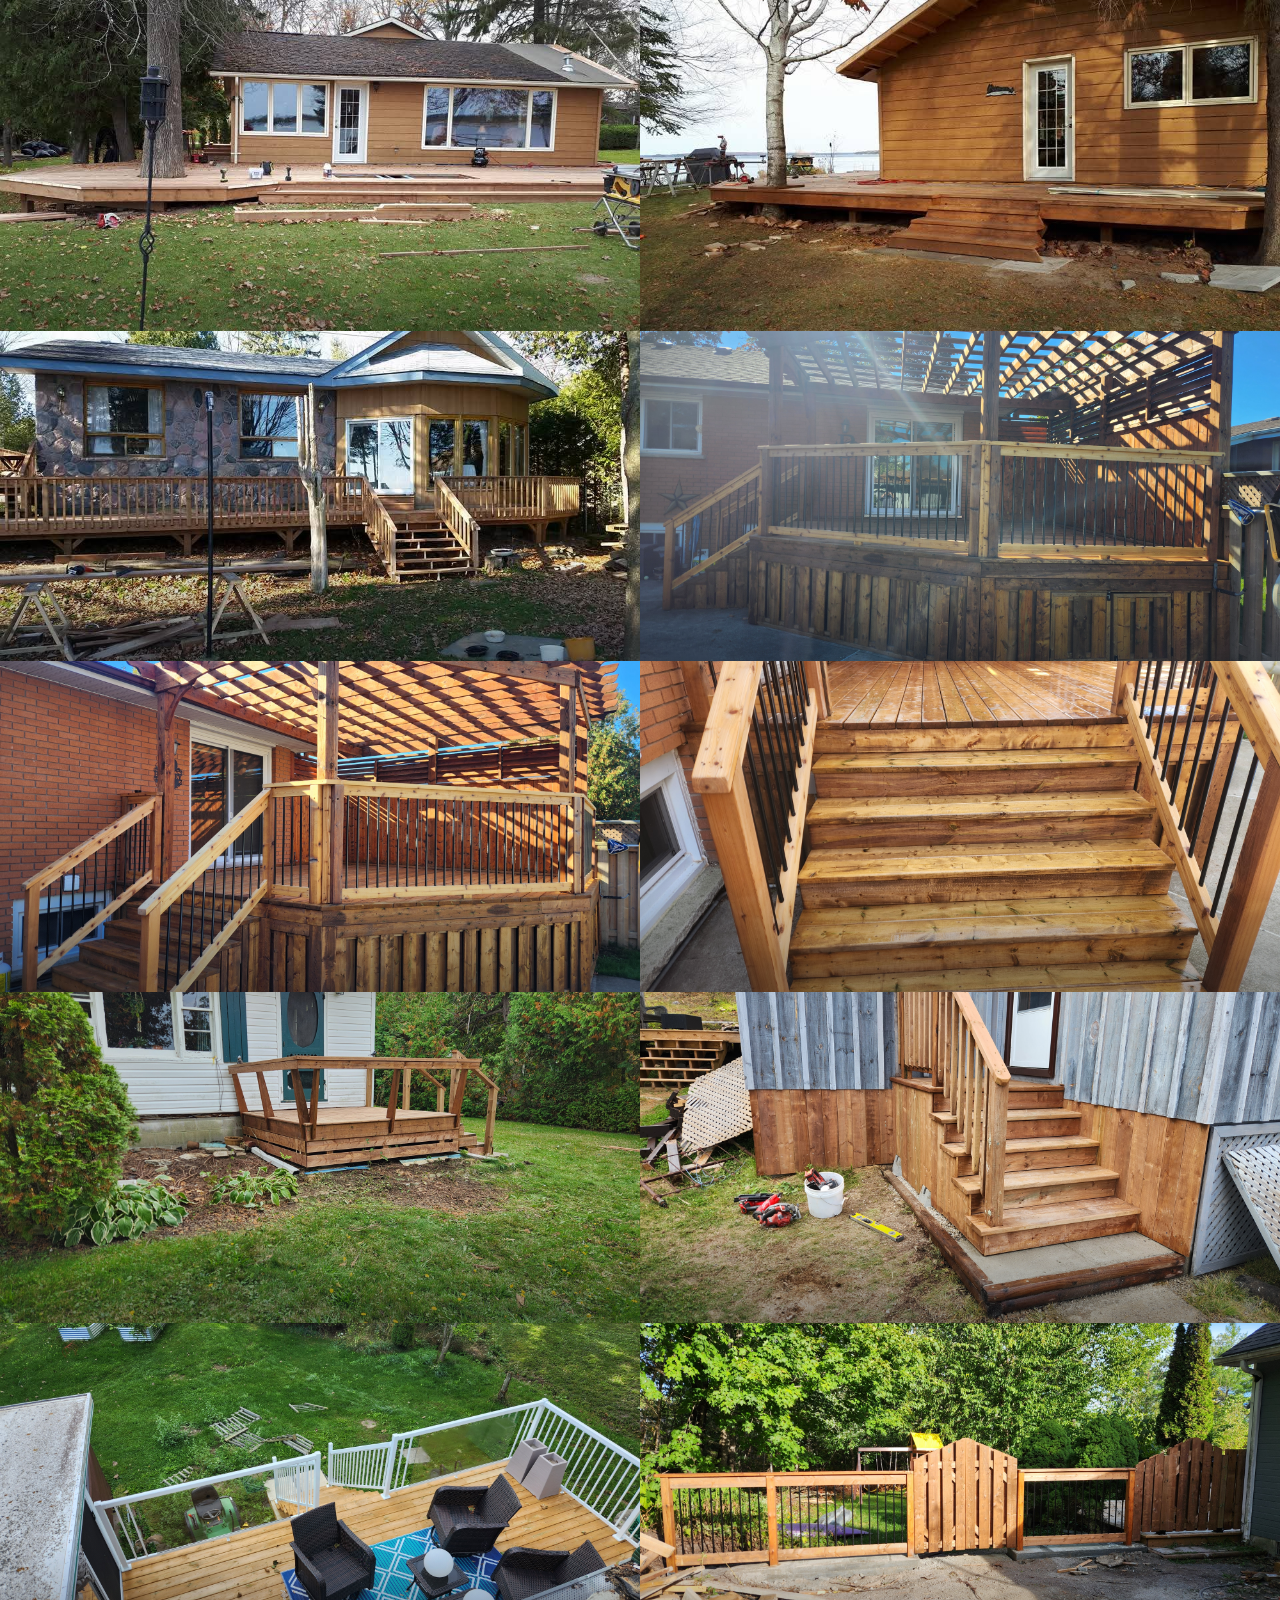
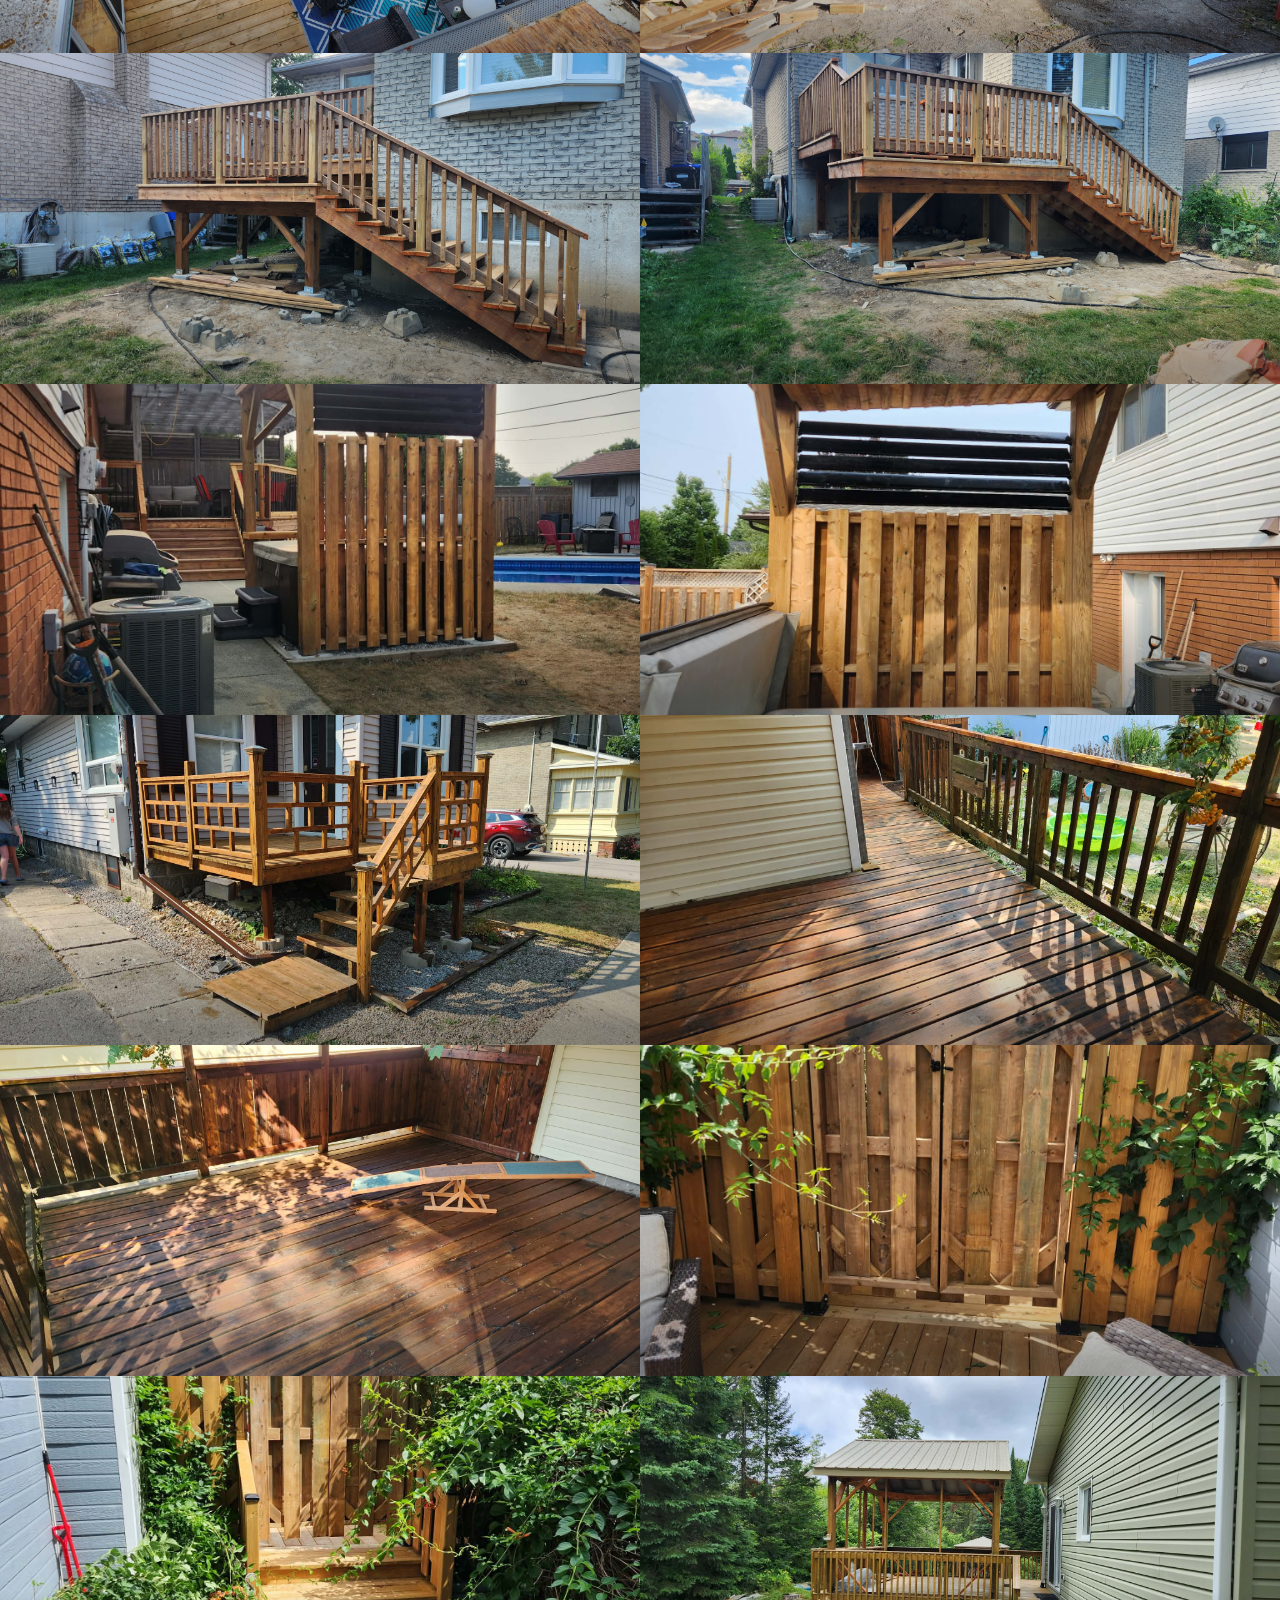
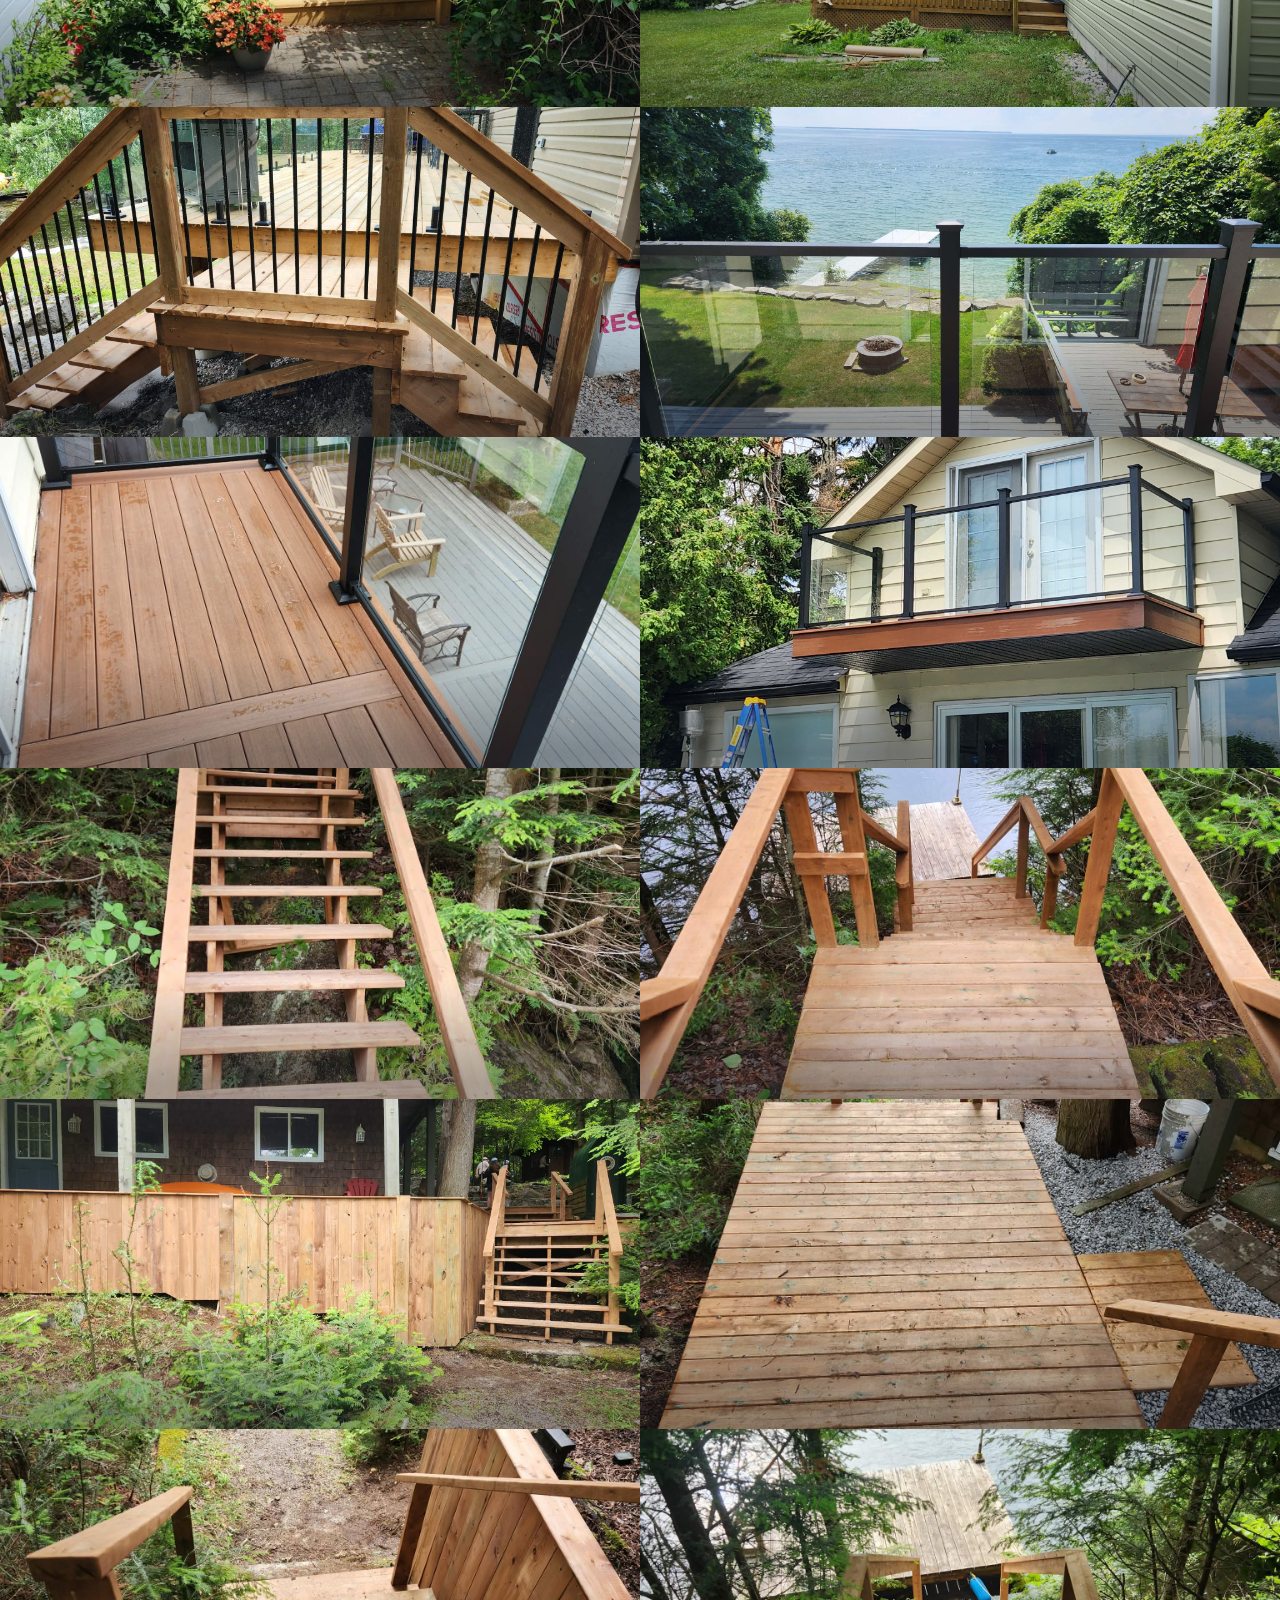
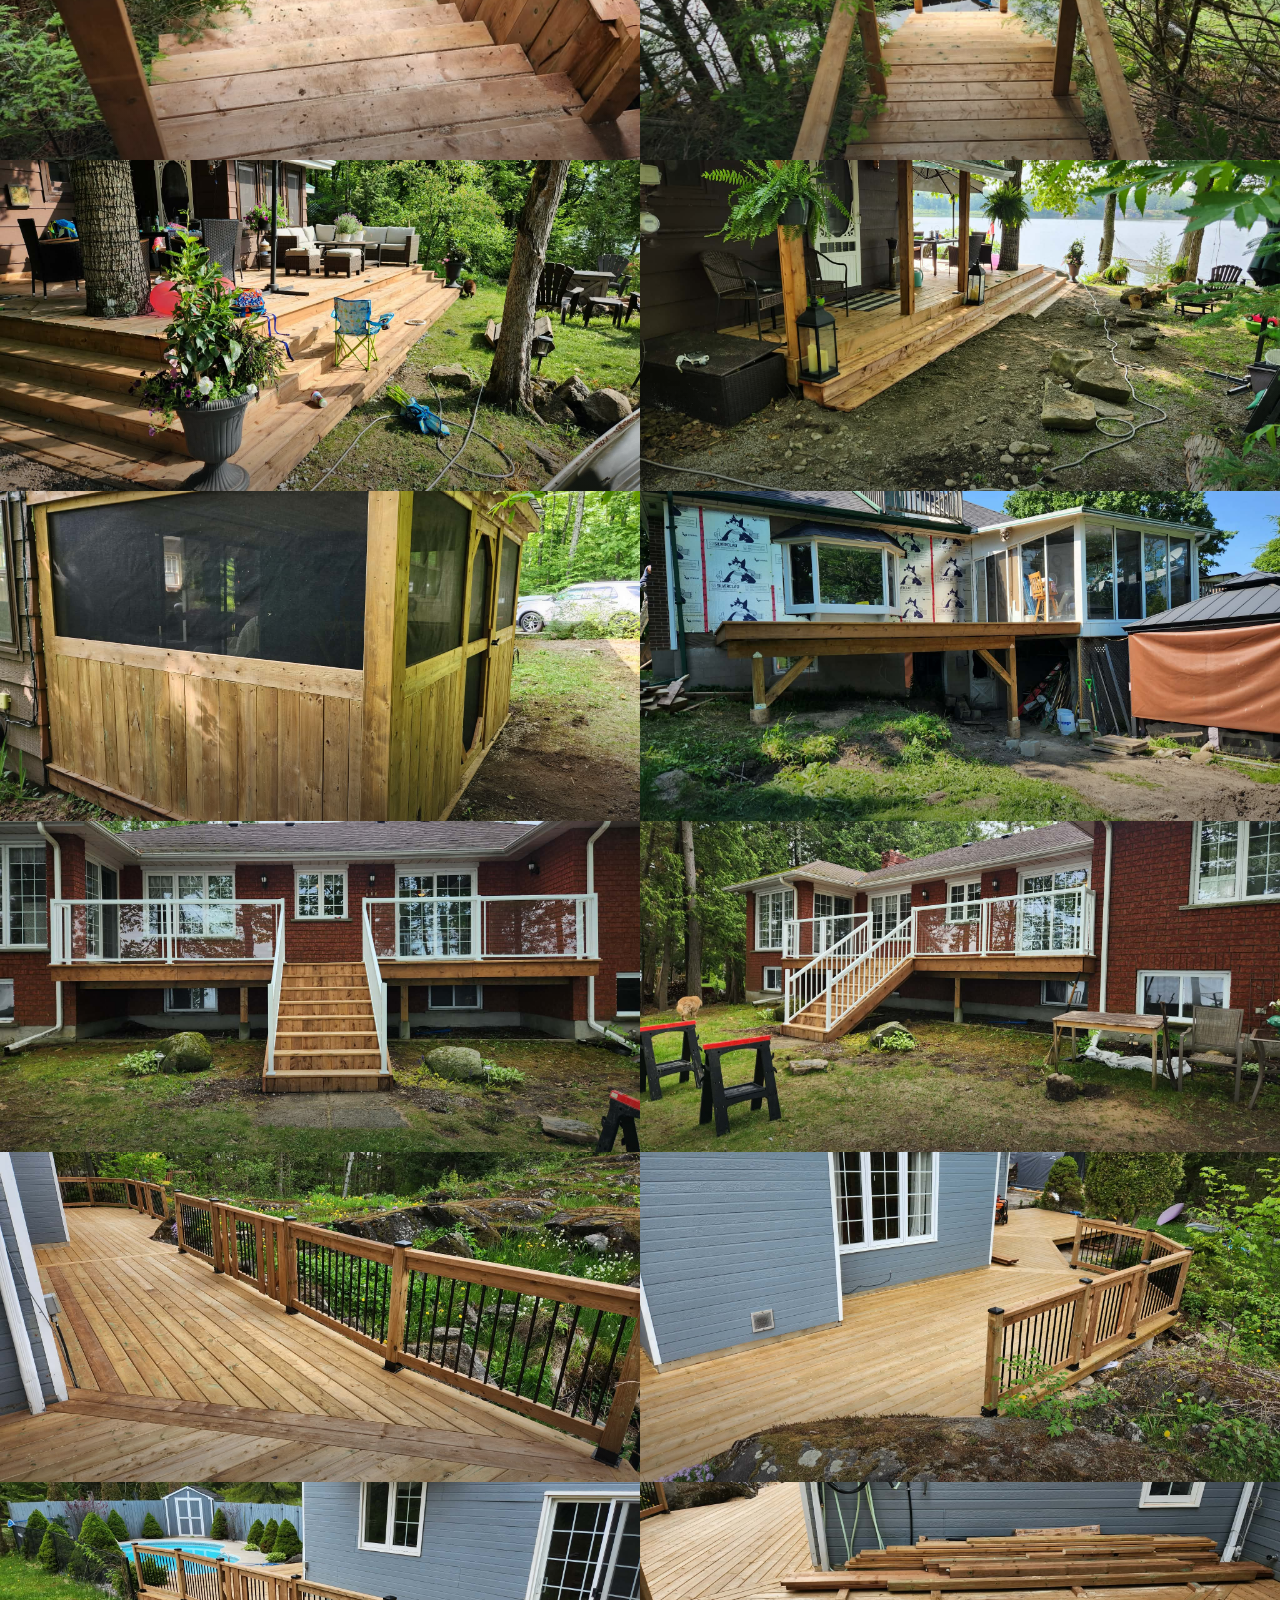
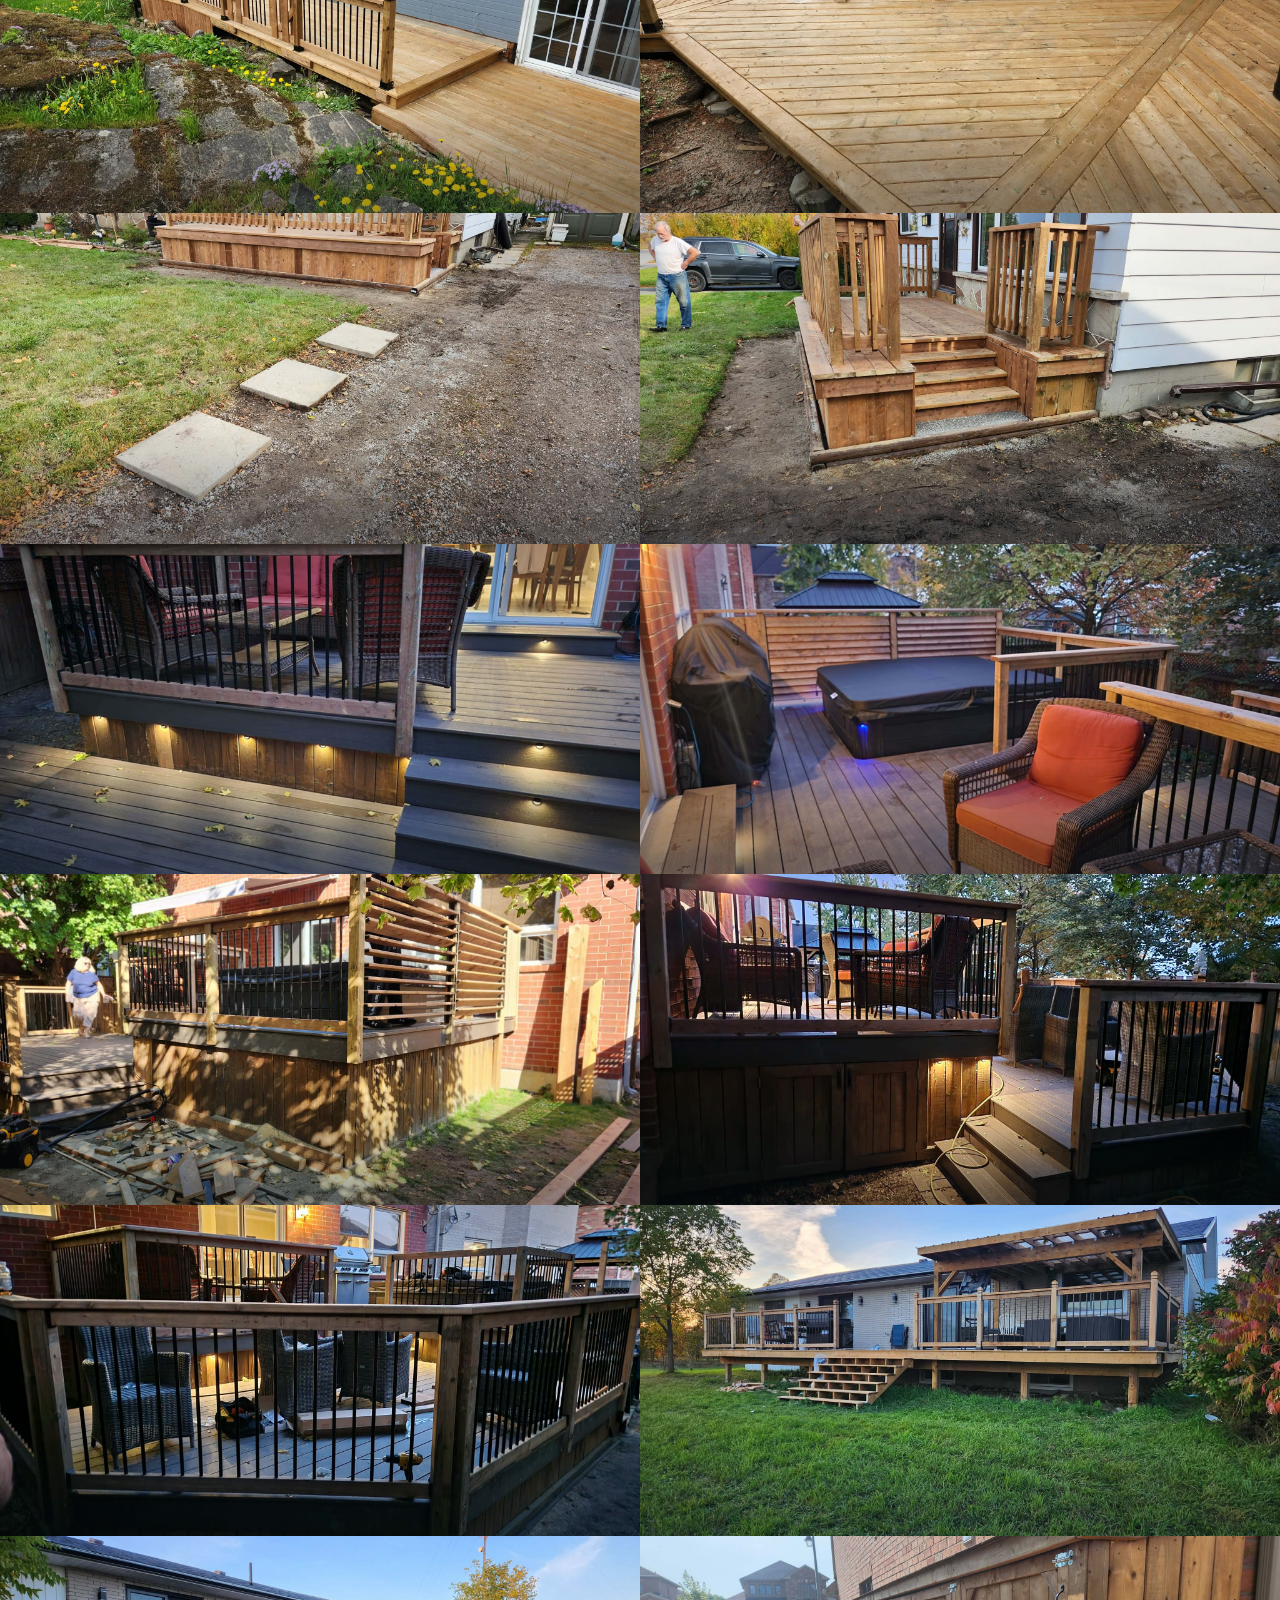
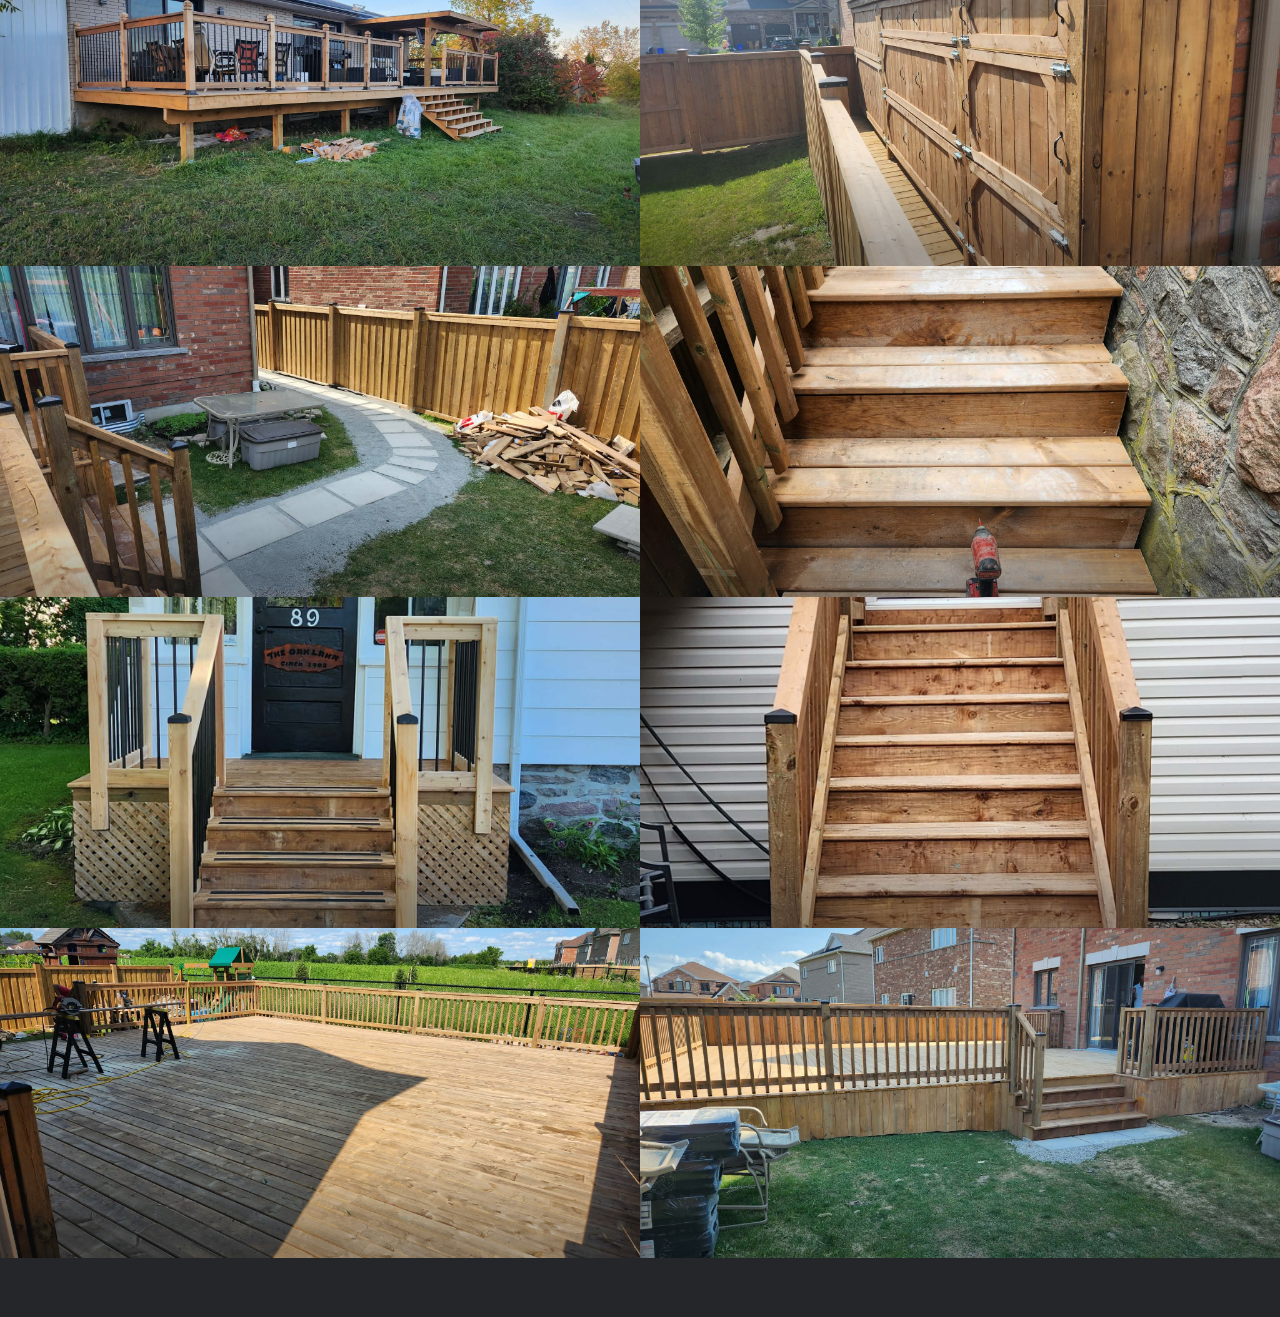
==== commit 6f6ada42: "Update deck.html" ====
--- a/deck.html
+++ b/deck.html
@@ -68,10 +68,7 @@
 							<a href="d12.jpg" class="image"><img src="d12.jpg" alt="" /></a>
 						
 						</article>
-
-											<article class="thumb">
-							<a href="d13.jpg" class="image"><img src="d13.jpg" alt="" /></a>
-												</article>
+	
 						
 							<article class="thumb">
 							<a href="d14.jpg" class="image"><img src="d14.jpg" alt="" /></a>
@@ -179,9 +176,7 @@
 						<article class="thumb">
 							<a href="d48.jpg" class="image"><img src="d48.jpg" alt="" /></a>
 												</article>
-						<article class="thumb">
-							<a href="d49.jpg" class="image"><img src="d49.jpg" alt="" /></a>
-												</article>
+						
 						<article class="thumb">
 							<a href="d50.jpg" class="image"><img src="d50.jpg" alt="" /></a>
 												</article>
